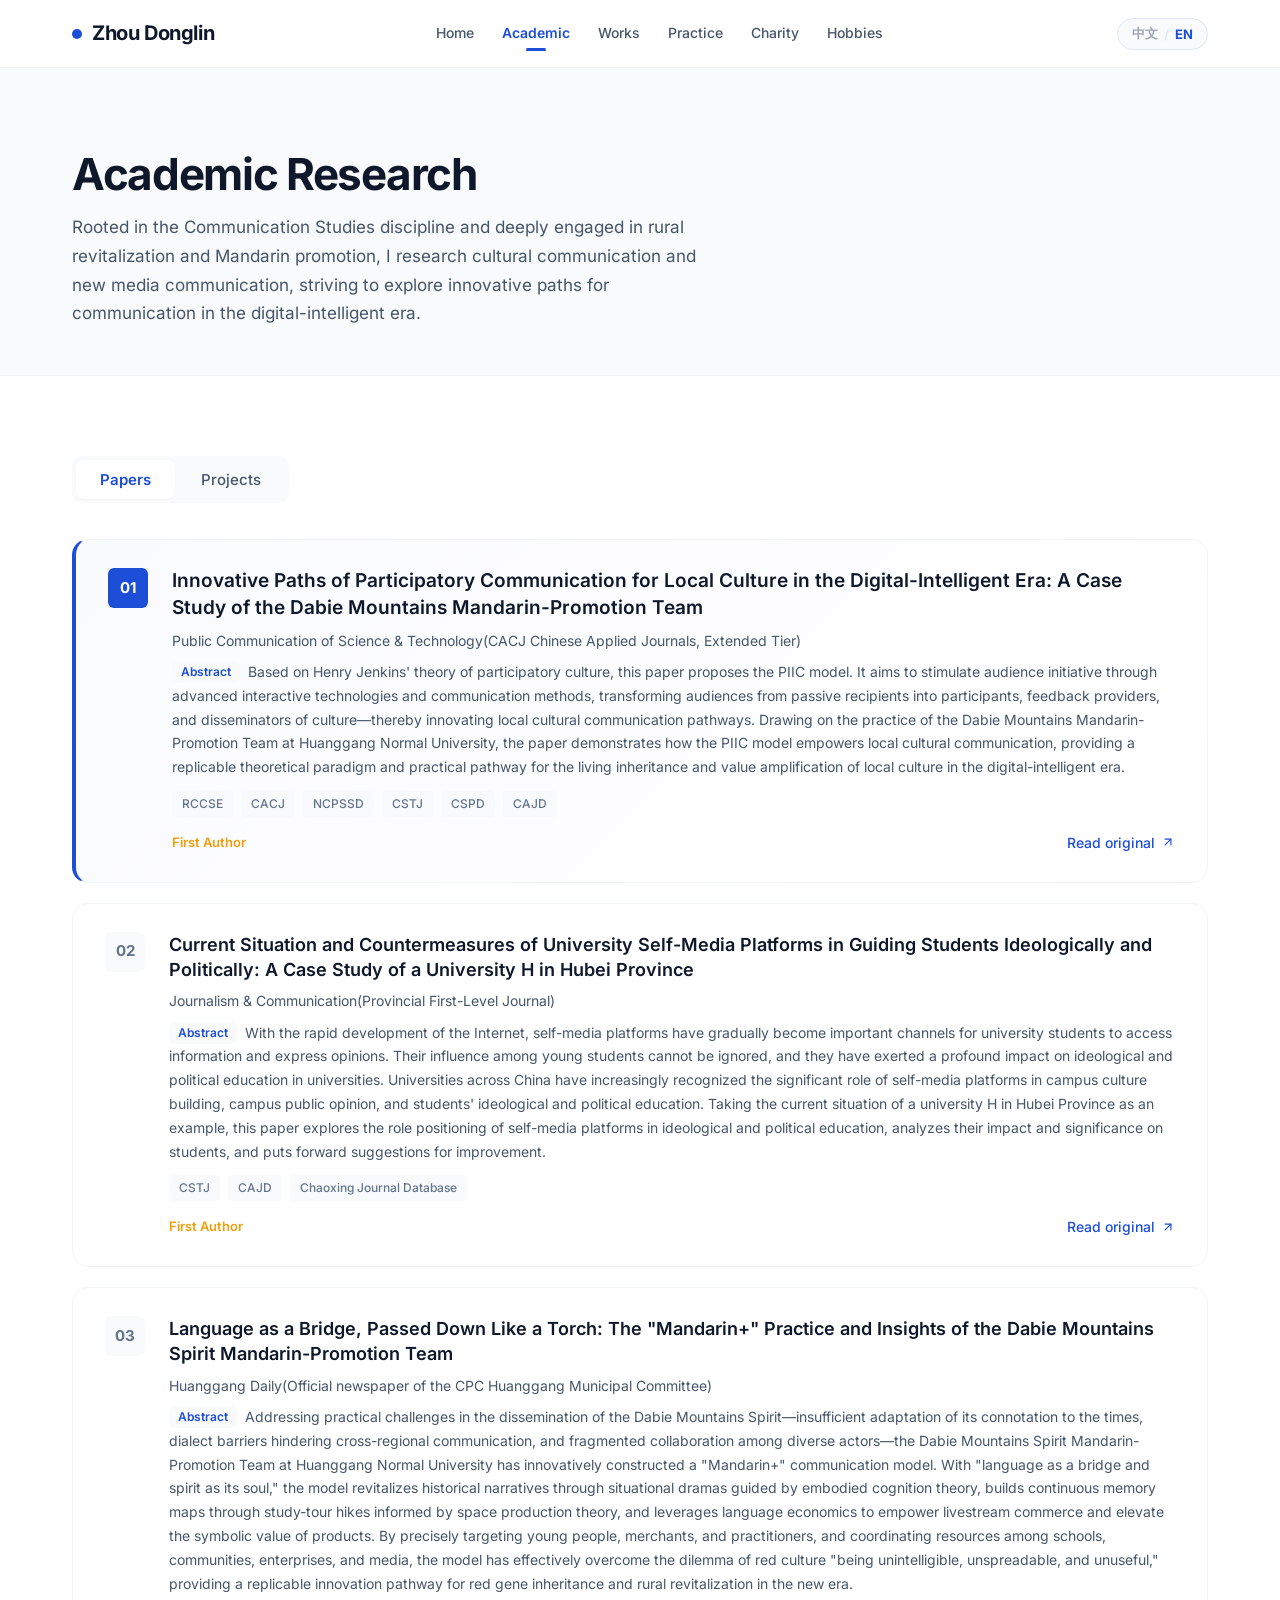
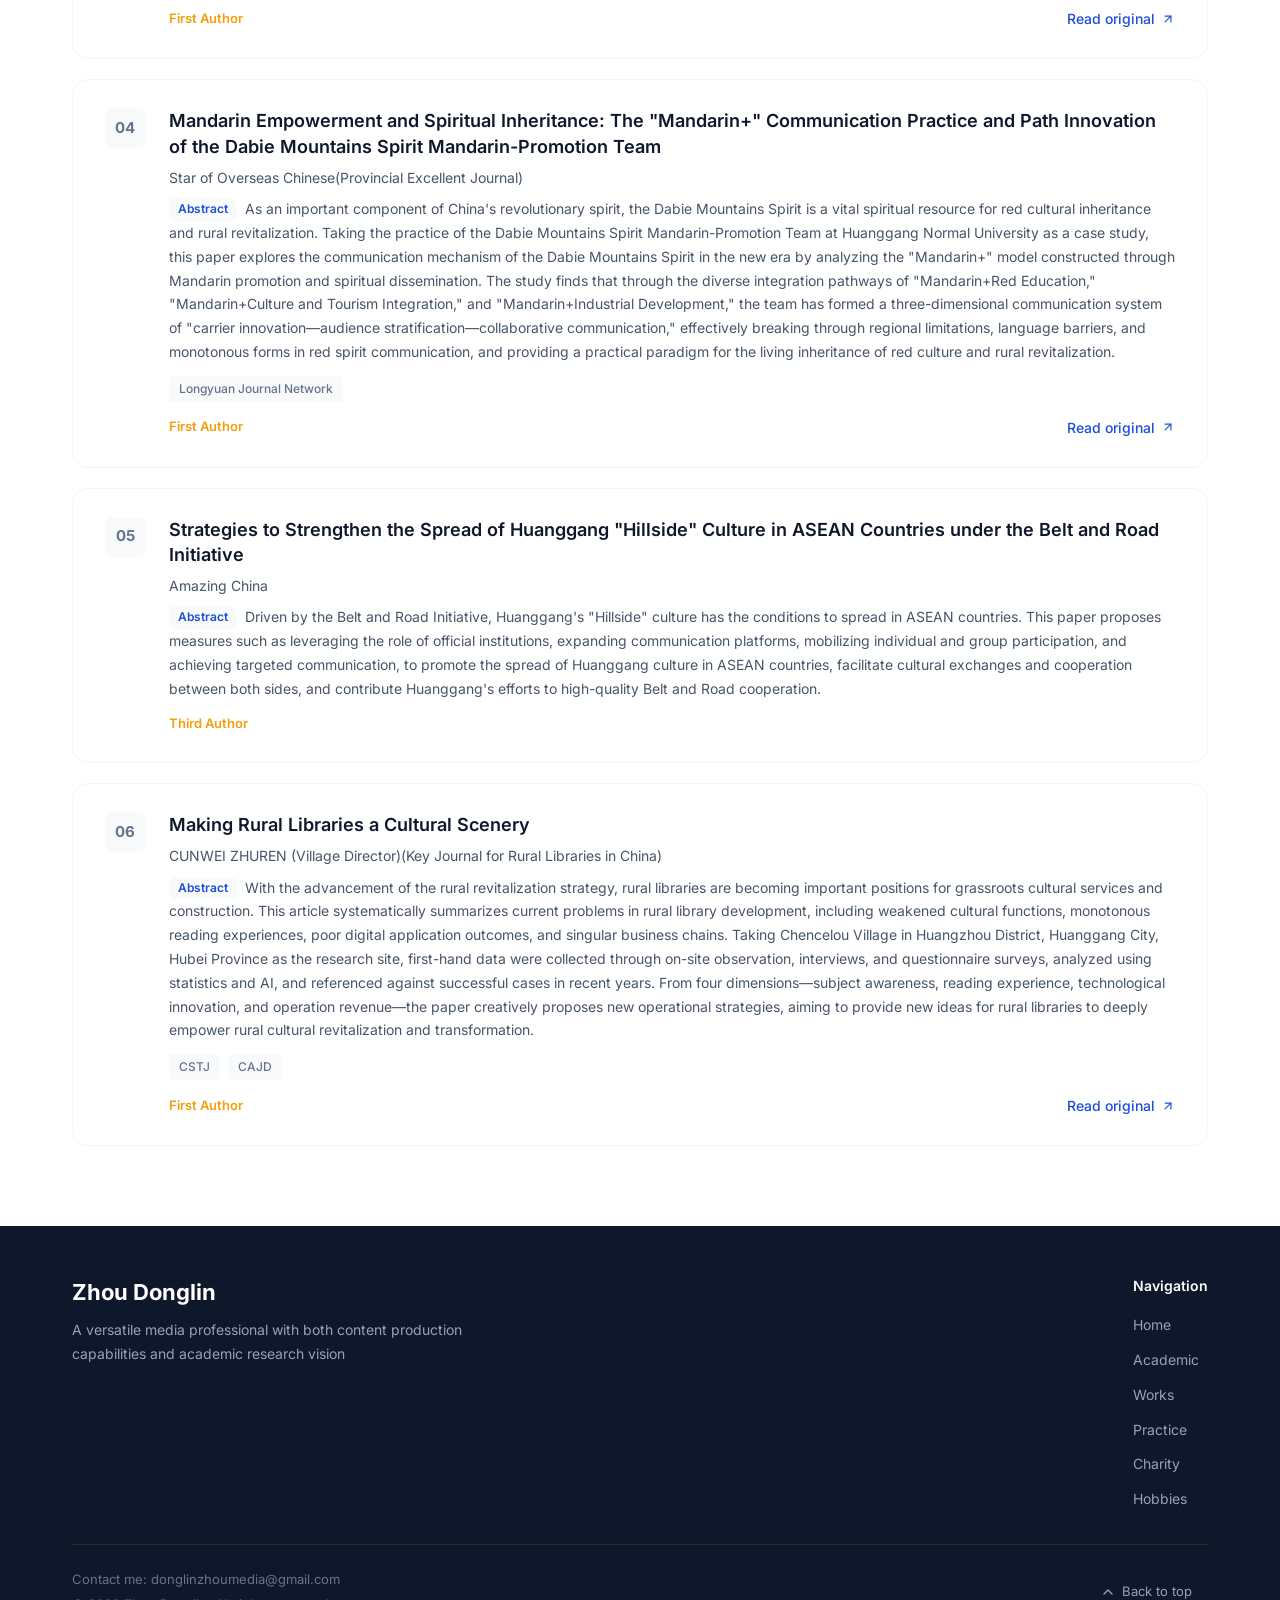
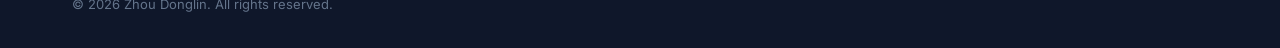
==== academic/index.html @ 2cd48c64 "Add files via upload" ====
<!DOCTYPE html>
<html lang="zh-CN" data-i18n-title="academic.title" data-i18n-desc="academic.metaDesc">
<head>
<meta charset="UTF-8">
  <meta name="viewport" content="width=device-width, initial-scale=1.0">
  <link rel="icon" href="data:image/svg+xml,%3Csvg%20xmlns%3D%27http%3A%2F%2Fwww.w3.org%2F2000%2Fsvg%27%20viewBox%3D%270%200%2064%2064%27%3E%3Crect%20width%3D%2764%27%20height%3D%2764%27%20rx%3D%2714%27%20fill%3D%27%231D4ED8%27%2F%3E%3Ctext%20x%3D%2732%27%20y%3D%2744%27%20font-family%3D%27Arial%2CHelvetica%2Csans-serif%27%20font-size%3D%2736%27%20font-weight%3D%27700%27%20fill%3D%27%23FFFFFF%27%20text-anchor%3D%27middle%27%3EZ%3C%2Ftext%3E%3C%2Fsvg%3E">
  <meta name="theme-color" content="#1D4ED8">
  <meta name="creative-medium" content="other">
  <meta name="description" content="周东霖 - 学术研究成果：论文与科研项目">
  <title>学术 | 周东霖</title>
  <link rel="stylesheet" href="../src/fonts/inter.css?v=20261015">
  <link rel="stylesheet" href="../src/styles.css?v=20261015">
    <script src="../src/i18n.js?v=20261015"></script>
  </head>
<body>

    <div class="page-wrapper">
      
<nav class="nav">
  <div class="nav-inner">
    <a href="../index.html" class="nav-logo">
      <span class="nav-logo-dot"></span>
      <span data-i18n="home.heroName">周东霖</span>
    </a>
    <ul class="nav-links">
      <li><a href="../index.html" class="nav-link" data-i18n="nav.home">首页</a></li><li><a href="../academic/index.html" class="nav-link active" data-i18n="nav.academic">学术</a></li><li><a href="../publications/index.html" class="nav-link" data-i18n="nav.publications">作品</a></li><li><a href="../practice/index.html" class="nav-link" data-i18n="nav.practice">实践</a></li><li><a href="../welfare/index.html" class="nav-link" data-i18n="nav.welfare">公益</a></li><li><a href="../hobbies/index.html" class="nav-link" data-i18n="nav.hobbies">爱好</a></li>
    </ul>
    <div style="display:flex;align-items:center">
      <button class="lang-toggle desktop-only" data-lang-toggle aria-label="切换语言">
        <span class="seg seg-zh">中文</span><span class="sep">/</span><span class="seg seg-en">EN</span>
      </button>
      <button class="nav-hamburger" id="navHamburger" aria-label="菜单">
        <span></span><span></span><span></span>
      </button>
    </div>
  </div>
</nav>
<div class="mobile-menu" id="mobileMenu">
  <a href="../index.html" class="mobile-menu-link" data-i18n="nav.home">首页</a><a href="../index.html" class="mobile-menu-link active" data-i18n="nav.academic">学术</a><a href="../publications/index.html" class="mobile-menu-link" data-i18n="nav.publications">作品</a><a href="../practice/index.html" class="mobile-menu-link" data-i18n="nav.practice">实践</a><a href="../welfare/index.html" class="mobile-menu-link" data-i18n="nav.welfare">公益</a><a href="../hobbies/index.html" class="mobile-menu-link" data-i18n="nav.hobbies">爱好</a>
  <div class="mobile-menu-lang">
    <button class="lang-toggle" data-lang-toggle aria-label="切换语言">
      <span class="seg seg-zh">中文</span><span class="sep">/</span><span class="seg seg-en">EN</span>
    </button>
  </div>
</div>
      <main class="page-main">
        <div class="page-fade-in">
          <section class="page-hero">
            <div class="container">
              <h1 class="page-hero-title" data-i18n="academic.heroTitle">学术研究</h1>
              <p class="page-hero-desc" data-i18n="academic.heroDesc">立足传媒专业，常年扎根乡村振兴、普通话推广实践一线，从事文化传播、新媒体传播研究，致力于探索数智时代传播创新路径</p>
            </div>
          </section>

          <section class="page-section">
            <div class="container">
              <div class="tabs" data-tabs="academic-tabs">
                <button class="tab-btn active" data-tab="papers" data-i18n="academic.tabPapers">论文</button>
                <button class="tab-btn" data-tab="projects" data-i18n="academic.tabProjects">项目</button>
              </div>

              <div class="tab-content active" data-tab-panel="papers">
                <div class="papers-list">
              <div class="paper-card featured">
                <div class="paper-number">01</div>
                <div class="paper-body">
                  <h3 class="paper-title" data-i18n="academic.paper1.title">数智时代地方文化参与式传播路径创新探究——以大别山精神推普队实践为例</h3>
                  <div class="paper-journal">
                    <span data-i18n="academic.paper1.journal1">《科技传播》</span><span class="paper-journal-en"> Public Communication of Science & Technology</span><span data-i18n="academic.paper1.journal2">（中国应用型扩展期刊）</span>
                  </div>
                  <p class="paper-abstract"><span class="abstract-tag" data-i18n="academic.paper1.abstractTag">摘要</span><span data-i18n="academic.paper1.abstract">以亨利·詹金斯的"参与式文化"理论为基础提出PIIC模式，旨在运用先进交互技术和传播手段来激发受众主动性，实现受众从文化的被动接受者转变为文化的参与者、反馈者和传播者，从而创新地方文化传播路径，并结合黄冈师范学院大别山精神推普队的实践，论证PIIC模式赋能地方文化传播的效果，为数智时代地方文化的活态传承与价值放大提供可复制的理论范式与实践路径。</span></p>
                  <div class="paper-meta-row"><span class="paper-db-tag">RCCSE</span><span class="paper-db-tag">CACJ</span><span class="paper-db-tag">NCPSSD</span><span class="paper-db-tag">CSTJ</span><span class="paper-db-tag">CSPD</span><span class="paper-db-tag">CAJD</span></div>
                  <div style="display:flex;justify-content:space-between;align-items:center;flex-wrap:wrap;gap:10px">
                    <span class="paper-author-role" data-i18n="academic.paper1.role">第一作者</span>
                    <a href="https://doi.org/10.16607/j.cnki.1674-6708.2026.06.024" target="_blank" rel="noopener noreferrer" class="paper-link">
                <span data-i18n="academic.paper1.read">阅读原文</span> <svg width="14" height="14" viewBox="0 0 24 24" fill="none" stroke="currentColor" stroke-width="2" stroke-linecap="round" stroke-linejoin="round"><path d="M7 17L17 7"></path><path d="M7 7h10v10"></path></svg>
              </a>
                  </div>
                </div>
              </div>
              <div class="paper-card">
                <div class="paper-number">02</div>
                <div class="paper-body">
                  <h3 class="paper-title" data-i18n="academic.paper2.title">高校自媒体平台对学生思政引领的现状及对策分析——以湖北省H高校为例</h3>
                  <div class="paper-journal">
                    <span data-i18n="academic.paper2.journal1">《新闻传播》</span><span class="paper-journal-en"> Journalism & Communication</span><span data-i18n="academic.paper2.journal2">（省级一级期刊）</span>
                  </div>
                  <p class="paper-abstract"><span class="abstract-tag" data-i18n="academic.paper1.abstractTag">摘要</span><span data-i18n="academic.paper2.abstract">随着互联网的迅猛发展，自媒体平台逐渐成为高校学生获取信息和表达观点的重要渠道。其在高校广大青年学生群体中的影响力已不容忽视，这对高校学生思想政治教育产生了深远的影响。国内各大高校也逐渐意识到自媒体平台在校园文化建设、校园舆情、学生思想政治教育等方面发挥着重要作用。本文将以湖北省H高校现阶段实际情况为例，探讨自媒体平台在高校学生思想政治教育中的角色定位，分析其对学生的影响与意义，并提出改进建议。</span></p>
                  <div class="paper-meta-row"><span class="paper-db-tag">CSTJ</span><span class="paper-db-tag">CAJD</span><span class="paper-db-tag">Chaoxing Journal Database</span></div>
                  <div style="display:flex;justify-content:space-between;align-items:center;flex-wrap:wrap;gap:10px">
                    <span class="paper-author-role" data-i18n="academic.paper2.role">第一作者</span>
                    <a href="https://m.cnki.net/express/#/literatureDetailZh?id=YWCB202614057&typeId=CJFD&VNK=8e8fa3f1" target="_blank" rel="noopener noreferrer" class="paper-link">
                <span data-i18n="academic.paper2.read">阅读原文</span> <svg width="14" height="14" viewBox="0 0 24 24" fill="none" stroke="currentColor" stroke-width="2" stroke-linecap="round" stroke-linejoin="round"><path d="M7 17L17 7"></path><path d="M7 7h10v10"></path></svg>
              </a>
                  </div>
                </div>
              </div>
              <div class="paper-card">
                <div class="paper-number">03</div>
                <div class="paper-body">
                  <h3 class="paper-title" data-i18n="academic.paper3.title">以"语"为桥 薪火相传——大别山精神推普队的"普通话+"实践与启示</h3>
                  <div class="paper-journal">
                    <span data-i18n="academic.paper3.journal1">《黄冈日报》</span><span class="paper-journal-en"> Huanggang Daily</span><span data-i18n="academic.paper3.journal2">（中共黄冈市委机关报）</span>
                  </div>
                  <p class="paper-abstract"><span class="abstract-tag" data-i18n="academic.paper1.abstractTag">摘要</span><span data-i18n="academic.paper3.abstract">针对大别山精神传播中存在的内涵时代适配不足、方言壁垒阻碍跨区传播、多元主体协同断层等现实挑战，黄冈师范学院大别山精神推普队创新构建"普通话+"传播模式。该模式以"语言为桥、精神为魂"，通过具身认知理论指导的情景剧活化历史叙事，结合空间生产理论的研学徒步构建连续性记忆图谱，运用语言经济学赋能直播带货实现产品符号价值跃升；并精准对接青少年、商户、从业者等对象，协同校社、校企、校媒资源形成合力。实践证明，"普通话+"模式不仅有效破解了红色精神"听不懂、传不开、用不上"的困境，也为新时代红色基因传承与乡村振兴提供了可复制的创新路径。</span></p>
                  
                  <div style="display:flex;justify-content:space-between;align-items:center;flex-wrap:wrap;gap:10px">
                    <span class="paper-author-role" data-i18n="academic.paper3.role">第一作者</span>
                    <a href="https://paper.hgdaily.com.cn/hgrb/pc/202509/18/node_06.html" target="_blank" rel="noopener noreferrer" class="paper-link">
                <span data-i18n="academic.paper3.read">阅读原文</span> <svg width="14" height="14" viewBox="0 0 24 24" fill="none" stroke="currentColor" stroke-width="2" stroke-linecap="round" stroke-linejoin="round"><path d="M7 17L17 7"></path><path d="M7 7h10v10"></path></svg>
              </a>
                  </div>
                </div>
              </div>
              <div class="paper-card">
                <div class="paper-number">04</div>
                <div class="paper-body">
                  <h3 class="paper-title" data-i18n="academic.paper4.title">普通话赋能与精神传承——大别山精神推普队的"普通话+"传播实践与路径创新</h3>
                  <div class="paper-journal">
                    <span data-i18n="academic.paper4.journal1">《侨星》</span><span class="paper-journal-en"> Star Of Overseas Chinese</span><span data-i18n="academic.paper4.journal2">（省级优秀期刊）</span>
                  </div>
                  <p class="paper-abstract"><span class="abstract-tag" data-i18n="academic.paper1.abstractTag">摘要</span><span data-i18n="academic.paper4.abstract">大别山精神作为中国革命精神的重要组成部分，是红色文化传承与乡村振兴的重要精神资源。本文以黄冈师范学院大别山精神推普队的实践为案例，通过分析其在普通话推广与精神传播中构建的"普通话+"模式，探讨新时代大别山精神的传播机制。研究发现，推普队通过"普通话+红色教育""普通话+文旅融合""普通话+产业发展"的多元融合路径，形成"载体创新—受众分层—协同传播"的三维传播体系，有效破解了红色精神传播中的地域局限、语言障碍与形式单一等问题，为红色文化的活态传承与乡村振兴提供了实践范式。</span></p>
                  <div class="paper-meta-row"><span class="paper-db-tag">Longyuan Journal Network</span></div>
                  <div style="display:flex;justify-content:space-between;align-items:center;flex-wrap:wrap;gap:10px">
                    <span class="paper-author-role" data-i18n="academic.paper4.role">第一作者</span>
                    <a href="https://www.qikan.com.cn/article/9d3720250741.html" target="_blank" rel="noopener noreferrer" class="paper-link">
                <span data-i18n="academic.paper4.read">阅读原文</span> <svg width="14" height="14" viewBox="0 0 24 24" fill="none" stroke="currentColor" stroke-width="2" stroke-linecap="round" stroke-linejoin="round"><path d="M7 17L17 7"></path><path d="M7 7h10v10"></path></svg>
              </a>
                  </div>
                </div>
              </div>
              <div class="paper-card">
                <div class="paper-number">05</div>
                <div class="paper-body">
                  <h3 class="paper-title" data-i18n="academic.paper5.title">在"一带一路"背景下加强黄冈"山坡"文化在东盟国家的传播对策</h3>
                  <div class="paper-journal">
                    <span data-i18n="academic.paper5.journal1">《美丽中国》</span><span class="paper-journal-en"> Amazing China</span>
                  </div>
                  <p class="paper-abstract"><span class="abstract-tag" data-i18n="academic.paper1.abstractTag">摘要</span><span data-i18n="academic.paper5.abstract">在"一带一路"倡议的推动下，黄冈"山坡"文化在东盟国家的传播具备条件。本文建议通过发挥官方机构主体作用、拓展传播平台、调动个体与群体参与、实现精准传播等措施，推动黄冈文化在东盟国家的传播，促进双方文化交流与合作，为高质量共建"一带一路"做出黄冈贡献。</span></p>
                  
                  <div style="display:flex;justify-content:space-between;align-items:center;flex-wrap:wrap;gap:10px">
                    <span class="paper-author-role" data-i18n="academic.paper5.role">第三作者</span>
                    
                  </div>
                </div>
              </div>
              <div class="paper-card">
                <div class="paper-number">06</div>
                <div class="paper-body">
                  <h3 class="paper-title" data-i18n="academic.paper6.title">让农家书屋成为文化风景线</h3>
                  <div class="paper-journal">
                    <span data-i18n="academic.paper6.journal1">《村委主任》</span><span class="paper-journal-en"> CUNWEI ZHUREN (Village Director)</span><span data-i18n="academic.paper6.journal2">（中国农家书屋重点期刊）</span>
                  </div>
                  <p class="paper-abstract"><span class="abstract-tag" data-i18n="academic.paper1.abstractTag">摘要</span><span data-i18n="academic.paper6.abstract">随着乡村振兴战略的推进，农家书屋正成为基层文化服务与建设的重要阵地。文章对当下农家书屋发展中存在的文化功能弱化、阅读体验单调、数字化应用效果不佳、业务链单一等问题进行了系统总结，并以湖北省黄冈市黄州区陈策楼村为调查点，通过实地观察、调查访谈、问卷调查收集一手数据，运用统计学、AI进行分析，同时参考近年来成功案例，从主体意识、阅读体验、科技创新、运营创收四方面创造性提出运营新策略，尝试为农家书屋深度赋能乡村文化振兴和转型升级提供新的思路。</span></p>
                  <div class="paper-meta-row"><span class="paper-db-tag">CSTJ</span><span class="paper-db-tag">CAJD</span></div>
                  <div style="display:flex;justify-content:space-between;align-items:center;flex-wrap:wrap;gap:10px">
                    <span class="paper-author-role" data-i18n="academic.paper6.role">第一作者</span>
                    <a href="https://m.cnki.net/express/#/literatureDetailZh?id=CWZR202502076&typeId=CJFD&VNK=09c7060a" target="_blank" rel="noopener noreferrer" class="paper-link">
                <span data-i18n="academic.paper6.read">阅读原文</span> <svg width="14" height="14" viewBox="0 0 24 24" fill="none" stroke="currentColor" stroke-width="2" stroke-linecap="round" stroke-linejoin="round"><path d="M7 17L17 7"></path><path d="M7 7h10v10"></path></svg>
              </a>
                  </div>
                </div>
              </div>
                </div>
              </div>

              <div class="tab-content" data-tab-panel="projects">
                <div class="projects-grid">
                <div class="project-card">
                  <div class="project-header"><h3 class="project-name" data-i18n="academic.project1.name">语传薪火：大别山智慧推普公益在行动</h3></div>
                  <div class="project-time">
                    <svg width="14" height="14" viewBox="0 0 24 24" fill="none" stroke="currentColor" stroke-width="2" stroke-linecap="round" stroke-linejoin="round"><circle cx="12" cy="12" r="10"></circle><polyline points="12 6 12 12 16 14"></polyline></svg> <span data-i18n="academic.project1.time">2026.03 – 至今</span>
                  </div>
                  <div style="display:flex;justify-content:space-between;align-items:center;flex-wrap:wrap;gap:8px">
                    <span class="project-role-badge">
                      <svg width="14" height="14" viewBox="0 0 24 24" fill="none" stroke="currentColor" stroke-width="2" stroke-linecap="round" stroke-linejoin="round"><path d="M20 21v-2a4 4 0 0 0-4-4H8a4 4 0 0 0-4 4v2"></path><circle cx="12" cy="7" r="4"></circle></svg> <span data-i18n="academic.project1.role">项目负责人</span>
                    </span>
                    <span class="project-level" data-i18n="academic.project1.level">校级大学生创新训练项目</span>
                  </div>
                  <div class="project-results" data-i18n-html data-i18n="academic.project1.results"><strong class="contrib-title">主要贡献：</strong><ul class="contrib-list"><li>开展针对大别山区地方文化传播与普通话推广的实践调研，共收集了480余份问卷并进行了70余次访谈；运用模糊集定性比较分析法（fsQCA）研究制约大别山革命老区地方文化传播和普通话推广的核心因素</li><li>基于研究结果，提出 PIIC（Participation-Interaction-Immersion-Communication，参与-互动-沉浸-传播）模型</li><li>策划并开展了多项相关公益活动，累计吸引超过5,000名参与者；该项目还被各级媒体报道100余次</li></ul></div>
                  
                </div>
                <div class="project-card">
                  <div class="project-header"><h3 class="project-name" data-i18n="academic.project2.name">数智时代高校传媒教育理念变革和路径创新研究</h3></div>
                  <div class="project-time">
                    <svg width="14" height="14" viewBox="0 0 24 24" fill="none" stroke="currentColor" stroke-width="2" stroke-linecap="round" stroke-linejoin="round"><circle cx="12" cy="12" r="10"></circle><polyline points="12 6 12 12 16 14"></polyline></svg> <span data-i18n="academic.project2.time">2025.12 – 至今</span>
                  </div>
                  <div style="display:flex;justify-content:space-between;align-items:center;flex-wrap:wrap;gap:8px">
                    <span class="project-role-badge">
                      <svg width="14" height="14" viewBox="0 0 24 24" fill="none" stroke="currentColor" stroke-width="2" stroke-linecap="round" stroke-linejoin="round"><path d="M20 21v-2a4 4 0 0 0-4-4H8a4 4 0 0 0-4 4v2"></path><circle cx="12" cy="7" r="4"></circle></svg> <span data-i18n="academic.project2.role">核心成员</span>
                    </span>
                    <span class="project-level" data-i18n="academic.project2.level">湖北省高等教育学会教育科研项目</span>
                  </div>
                  <div class="project-results" data-i18n-html data-i18n="academic.project2.results"><strong class="contrib-title">主要贡献：</strong><ul class="contrib-list"><li>参与构建涵盖九个维度的研究框架，包括课程认知、学习需求、课程设计、教学形式、支持体系、评估方式、学习成果、学生反馈及教师反馈；参与制定研究方案与访谈提纲</li><li>对参与研究的学生、教师及高校管理人员开展了20余次深度访谈，并协助收集与分析问卷及访谈数据，为基于人工智能技术驱动的高校传媒教育改革研究提供支持</li></ul></div>
                  
                </div>
                <div class="project-card">
                  <div class="project-header"><h3 class="project-name" data-i18n="academic.project3.name">"智媒"AI：名人数字化传播赋能文旅发展</h3></div>
                  <div class="project-time">
                    <svg width="14" height="14" viewBox="0 0 24 24" fill="none" stroke="currentColor" stroke-width="2" stroke-linecap="round" stroke-linejoin="round"><circle cx="12" cy="12" r="10"></circle><polyline points="12 6 12 12 16 14"></polyline></svg> <span data-i18n="academic.project3.time">2025.03 – 2026.06</span>
                  </div>
                  <div style="display:flex;justify-content:space-between;align-items:center;flex-wrap:wrap;gap:8px">
                    <span class="project-role-badge">
                      <svg width="14" height="14" viewBox="0 0 24 24" fill="none" stroke="currentColor" stroke-width="2" stroke-linecap="round" stroke-linejoin="round"><path d="M20 21v-2a4 4 0 0 0-4-4H8a4 4 0 0 0-4 4v2"></path><circle cx="12" cy="7" r="4"></circle></svg> <span data-i18n="academic.project3.role">项目负责人</span>
                    </span>
                    <span class="project-level" data-i18n="academic.project3.level">校级大学生创新训练项目</span>
                  </div>
                  <div class="project-results" data-i18n-html data-i18n="academic.project3.results"><strong class="contrib-title">主要贡献：</strong><ul class="contrib-list"><li>牵头整合现有开源大语言模型、视觉生成引擎与音视频合成技术，将多模态AI技术嵌入传媒内容生产的各环节，构建历史语境下名人形象的多模态创作闭环</li><li>主导研发“智媒AI大模型”及数字媒体作品的制作，相关数字成果在各大媒体平台播出，并被收录至黄冈师范学院媒介口语传播艺术研究中心官网“名人数字馆”专栏；申请一项国家软件著作权登记</li></ul><a class="project-special-link" href="https://oralcomm.hgnu.edu.cn/main.htm" target="_blank" rel="noopener"><svg width="14" height="14" viewBox="0 0 24 24" fill="none" stroke="currentColor" stroke-width="2" stroke-linecap="round" stroke-linejoin="round"><path d="M18 13v6a2 2 0 0 1-2 2H5a2 2 0 0 1-2-2V8a2 2 0 0 1 2-2h6"></path><polyline points="15 3 21 3 21 9"></polyline><line x1="10" y1="14" x2="21" y2="3"></line></svg>黄冈师范学院媒介口语传播艺术研究中心官网</a>
                </div>
                <div class="project-card">
                  <div class="project-header"><h3 class="project-name" data-i18n="academic.project4.name">大别山地区"乡村希望书屋"新公益模式研究</h3></div>
                  <div class="project-time">
                    <svg width="14" height="14" viewBox="0 0 24 24" fill="none" stroke="currentColor" stroke-width="2" stroke-linecap="round" stroke-linejoin="round"><circle cx="12" cy="12" r="10"></circle><polyline points="12 6 12 12 16 14"></polyline></svg> <span data-i18n="academic.project4.time">2024.04 – 2025.06</span>
                  </div>
                  <div style="display:flex;justify-content:space-between;align-items:center;flex-wrap:wrap;gap:8px">
                    <span class="project-role-badge">
                      <svg width="14" height="14" viewBox="0 0 24 24" fill="none" stroke="currentColor" stroke-width="2" stroke-linecap="round" stroke-linejoin="round"><path d="M20 21v-2a4 4 0 0 0-4-4H8a4 4 0 0 0-4 4v2"></path><circle cx="12" cy="7" r="4"></circle></svg> <span data-i18n="academic.project4.role">项目负责人</span>
                    </span>
                    <span class="project-level" data-i18n="academic.project4.level">湖北省大学生创新训练项目</span>
                  </div>
                  <div class="project-results" data-i18n-html data-i18n="academic.project4.results"><strong class="contrib-title">主要贡献：</strong><ul class="contrib-list"><li>开展针对农家书屋运营困境的实地调研，通过发放200余份调查问卷、走访36户农村家庭及对政府相关职能部门负责人进行2次深度访谈收集大量一手数据；采用SPSS软件进行定量分析，并运用人工智能工具辅助定性分析</li><li>结合传播学与管理学理论，提出一个涵盖书屋运营、受众体验、数字赋能及文化教育的“3+1”运营模式，并组织开展相关公益活动以支持该模式的落地实施</li><li>该本科创新训练计划成功获评省级项目认定</li></ul></div>
                  
                </div>
                </div>
                <div style="margin-top:64px">
                  <div class="section-header" style="margin-bottom:32px">
                    <h3 class="section-title" style="font-size:28px" data-i18n="academic.projectsTitle">项目纪实</h3>
                    <p class="section-subtitle" data-i18n="academic.projectsSubtitle">田野调查、深度访谈、问卷调查，记录每一个研究的瞬间</p>
                  </div>
                  <div class="gallery-masonry">
                  <div class="gallery-item">
                    <img decoding="async" src="../assets/images/PfW99ao5Fj.jpg" alt="" data-i18n-attr="alt:academic.gallery1" loading="lazy">
                    <div class="gallery-caption" data-i18n="academic.gallery1">尝试运用 PIIC 模式进行普通话教学</div>
                  </div>
                  <div class="gallery-item">
                    <img decoding="async" src="../assets/images/mLVAcjFZr5.jpg" alt="" data-i18n-attr="alt:academic.gallery2" loading="lazy">
                    <div class="gallery-caption" data-i18n="academic.gallery2">带领团队在红安县开展座谈调研</div>
                  </div>
                  <div class="gallery-item">
                    <img decoding="async" src="../assets/images/4GVa6FdpWM.jpg" alt="" data-i18n-attr="alt:academic.gallery3" loading="lazy">
                    <div class="gallery-caption" data-i18n="academic.gallery3">和团队在罗田县开展调研活动</div>
                  </div>
                  <div class="gallery-item">
                    <img decoding="async" src="../assets/images/EHMT4MzCgv.jpg" alt="" data-i18n-attr="alt:academic.gallery4" loading="lazy">
                    <div class="gallery-caption" data-i18n="academic.gallery4">和在黄冈工作的外籍人士交流调研</div>
                  </div>
                  <div class="gallery-item">
                    <img decoding="async" src="../assets/images/zSDFvgmtpr.jpg" alt="" data-i18n-attr="alt:academic.gallery5" loading="lazy">
                    <div class="gallery-caption" data-i18n="academic.gallery5">在罗田县开展田野调查，采访当地居民</div>
                  </div>
                  <div class="gallery-item">
                    <img decoding="async" src="../assets/images/xBT7fKdkVy.jpg" alt="" data-i18n-attr="alt:academic.gallery6" loading="lazy">
                    <div class="gallery-caption" data-i18n="academic.gallery6">在燕儿谷同政府工作人员开展深度访谈</div>
                  </div>
                  <div class="gallery-item">
                    <img decoding="async" src="../assets/images/MRHwPClP5N.jpg" alt="" data-i18n-attr="alt:academic.gallery7" loading="lazy">
                    <div class="gallery-caption" data-i18n="academic.gallery7">陈策楼镇人民政府颁发给我团队的感谢信</div>
                  </div>
                  <div class="gallery-item">
                    <img decoding="async" src="../assets/images/q22ytNWcYb.jpg" alt="" data-i18n-attr="alt:academic.gallery8" loading="lazy">
                    <div class="gallery-caption" data-i18n="academic.gallery8">红安县文化和旅游局颁发给我团队的感谢信</div>
                  </div>
                  <div class="gallery-item">
                    <img decoding="async" src="../assets/images/JZnQpYuEJZ.jpg" alt="" data-i18n-attr="alt:academic.gallery9" loading="lazy">
                    <div class="gallery-caption" data-i18n="academic.gallery9">共青团黄冈市委、黄冈市学联颁发给我团队的感谢信</div>
                  </div>
                  <div class="gallery-item">
                    <img decoding="async" src="../assets/images/OVq1LUWD4s.jpg" alt="" data-i18n-attr="alt:academic.gallery10" loading="lazy">
                    <div class="gallery-caption" data-i18n="academic.gallery10">中共罗田县委宣传部颁发给我团队的感谢信</div>
                  </div>
                  <div class="gallery-item">
                    <img decoding="async" src="../assets/images/5eLLIkukfG.jpg" alt="" data-i18n-attr="alt:academic.gallery11" loading="lazy">
                    <div class="gallery-caption" data-i18n="academic.gallery11">罗田县文化和旅游局颁发给我团队的感谢信</div>
                  </div>
                  </div>
                </div>
              </div>

            </div>
          </section>
        </div>
      </main>
      
<footer class="footer">
  <div class="footer-inner">
    <div class="footer-top">
      <div class="footer-brand">
        <div class="footer-name" data-i18n="home.heroName">周东霖</div>
        <div class="footer-role" data-i18n="footer.role">兼具内容生产能力与学术研究视野的复合型传媒人</div>
      </div>
      <div class="footer-links-col">
        <h4 data-i18n="nav.footerNav">导航</h4>
        <ul class="footer-nav-list"><li><a href="../index.html" class="footer-nav-link" data-i18n="nav.home">首页</a></li><li><a href="../academic/index.html" class="footer-nav-link" data-i18n="nav.academic">学术</a></li><li><a href="../publications/index.html" class="footer-nav-link" data-i18n="nav.publications">作品</a></li><li><a href="../practice/index.html" class="footer-nav-link" data-i18n="nav.practice">实践</a></li><li><a href="../welfare/index.html" class="footer-nav-link" data-i18n="nav.welfare">公益</a></li><li><a href="../hobbies/index.html" class="footer-nav-link" data-i18n="nav.hobbies">爱好</a></li></ul>
      </div>
    </div>
    <div class="footer-bottom">
      <div class="footer-bottom-text">
        <div><span data-i18n="footer.contact">联系我：</span>donglinzhoumedia@gmail.com</div>
        <div data-i18n="footer.copyright">© 2026 周东霖. 保留所有权利.</div>
      </div>
      <span class="back-to-top" id="backToTop"><svg width="16" height="16" viewBox="0 0 24 24" fill="none" stroke="currentColor" stroke-width="2" stroke-linecap="round" stroke-linejoin="round"><polyline points="18 15 12 9 6 15"></polyline></svg><span data-i18n="nav.backToTop">回到顶部</span></span>
    </div>
  </div>
</footer>
    </div>
    <script src="../src/site.js?v=20261015"></script>
</body>
</html>
---- src/fonts/inter.css ----
/* cyrillic-ext */
@font-face {
  font-display: swap;
  font-family: 'Inter';
  font-style: normal;
  font-weight: 400;
  src: url(inter-01.woff2) format('woff2');
  unicode-range: U+0460-052F, U+1C80-1C8A, U+20B4, U+2DE0-2DFF, U+A640-A69F, U+FE2E-FE2F;
}
/* cyrillic */
@font-face {
  font-display: swap;
  font-family: 'Inter';
  font-style: normal;
  font-weight: 400;
  src: url(inter-02.woff2) format('woff2');
  unicode-range: U+0301, U+0400-045F, U+0490-0491, U+04B0-04B1, U+2116;
}
/* greek-ext */
@font-face {
  font-display: swap;
  font-family: 'Inter';
  font-style: normal;
  font-weight: 400;
  src: url(inter-03.woff2) format('woff2');
  unicode-range: U+1F00-1FFF;
}
/* greek */
@font-face {
  font-display: swap;
  font-family: 'Inter';
  font-style: normal;
  font-weight: 400;
  src: url(inter-04.woff2) format('woff2');
  unicode-range: U+0370-0377, U+037A-037F, U+0384-038A, U+038C, U+038E-03A1, U+03A3-03FF;
}
/* vietnamese */
@font-face {
  font-display: swap;
  font-family: 'Inter';
  font-style: normal;
  font-weight: 400;
  src: url(inter-05.woff2) format('woff2');
  unicode-range: U+0102-0103, U+0110-0111, U+0128-0129, U+0168-0169, U+01A0-01A1, U+01AF-01B0, U+0300-0301, U+0303-0304, U+0308-0309, U+0323, U+0329, U+1EA0-1EF9, U+20AB;
}
/* latin-ext */
@font-face {
  font-display: swap;
  font-family: 'Inter';
  font-style: normal;
  font-weight: 400;
  src: url(inter-06.woff2) format('woff2');
  unicode-range: U+0100-02BA, U+02BD-02C5, U+02C7-02CC, U+02CE-02D7, U+02DD-02FF, U+0304, U+0308, U+0329, U+1D00-1DBF, U+1E00-1E9F, U+1EF2-1EFF, U+2020, U+20A0-20AB, U+20AD-20C0, U+2113, U+2C60-2C7F, U+A720-A7FF;
}
/* latin */
@font-face {
  font-display: swap;
  font-family: 'Inter';
  font-style: normal;
  font-weight: 400;
  src: url(inter-07.woff2) format('woff2');
  unicode-range: U+0000-00FF, U+0131, U+0152-0153, U+02BB-02BC, U+02C6, U+02DA, U+02DC, U+0304, U+0308, U+0329, U+2000-206F, U+20AC, U+2122, U+2191, U+2193, U+2212, U+2215, U+FEFF, U+FFFD;
}
/* cyrillic-ext */
@font-face {
  font-display: swap;
  font-family: 'Inter';
  font-style: normal;
  font-weight: 500;
  src: url(inter-01.woff2) format('woff2');
  unicode-range: U+0460-052F, U+1C80-1C8A, U+20B4, U+2DE0-2DFF, U+A640-A69F, U+FE2E-FE2F;
}
/* cyrillic */
@font-face {
  font-display: swap;
  font-family: 'Inter';
  font-style: normal;
  font-weight: 500;
  src: url(inter-02.woff2) format('woff2');
  unicode-range: U+0301, U+0400-045F, U+0490-0491, U+04B0-04B1, U+2116;
}
/* greek-ext */
@font-face {
  font-display: swap;
  font-family: 'Inter';
  font-style: normal;
  font-weight: 500;
  src: url(inter-03.woff2) format('woff2');
  unicode-range: U+1F00-1FFF;
}
/* greek */
@font-face {
  font-display: swap;
  font-family: 'Inter';
  font-style: normal;
  font-weight: 500;
  src: url(inter-04.woff2) format('woff2');
  unicode-range: U+0370-0377, U+037A-037F, U+0384-038A, U+038C, U+038E-03A1, U+03A3-03FF;
}
/* vietnamese */
@font-face {
  font-display: swap;
  font-family: 'Inter';
  font-style: normal;
  font-weight: 500;
  src: url(inter-05.woff2) format('woff2');
  unicode-range: U+0102-0103, U+0110-0111, U+0128-0129, U+0168-0169, U+01A0-01A1, U+01AF-01B0, U+0300-0301, U+0303-0304, U+0308-0309, U+0323, U+0329, U+1EA0-1EF9, U+20AB;
}
/* latin-ext */
@font-face {
  font-display: swap;
  font-family: 'Inter';
  font-style: normal;
  font-weight: 500;
  src: url(inter-06.woff2) format('woff2');
  unicode-range: U+0100-02BA, U+02BD-02C5, U+02C7-02CC, U+02CE-02D7, U+02DD-02FF, U+0304, U+0308, U+0329, U+1D00-1DBF, U+1E00-1E9F, U+1EF2-1EFF, U+2020, U+20A0-20AB, U+20AD-20C0, U+2113, U+2C60-2C7F, U+A720-A7FF;
}
/* latin */
@font-face {
  font-display: swap;
  font-family: 'Inter';
  font-style: normal;
  font-weight: 500;
  src: url(inter-07.woff2) format('woff2');
  unicode-range: U+0000-00FF, U+0131, U+0152-0153, U+02BB-02BC, U+02C6, U+02DA, U+02DC, U+0304, U+0308, U+0329, U+2000-206F, U+20AC, U+2122, U+2191, U+2193, U+2212, U+2215, U+FEFF, U+FFFD;
}
/* cyrillic-ext */
@font-face {
  font-display: swap;
  font-family: 'Inter';
  font-style: normal;
  font-weight: 600;
  src: url(inter-01.woff2) format('woff2');
  unicode-range: U+0460-052F, U+1C80-1C8A, U+20B4, U+2DE0-2DFF, U+A640-A69F, U+FE2E-FE2F;
}
/* cyrillic */
@font-face {
  font-display: swap;
  font-family: 'Inter';
  font-style: normal;
  font-weight: 600;
  src: url(inter-02.woff2) format('woff2');
  unicode-range: U+0301, U+0400-045F, U+0490-0491, U+04B0-04B1, U+2116;
}
/* greek-ext */
@font-face {
  font-display: swap;
  font-family: 'Inter';
  font-style: normal;
  font-weight: 600;
  src: url(inter-03.woff2) format('woff2');
  unicode-range: U+1F00-1FFF;
}
/* greek */
@font-face {
  font-display: swap;
  font-family: 'Inter';
  font-style: normal;
  font-weight: 600;
  src: url(inter-04.woff2) format('woff2');
  unicode-range: U+0370-0377, U+037A-037F, U+0384-038A, U+038C, U+038E-03A1, U+03A3-03FF;
}
/* vietnamese */
@font-face {
  font-display: swap;
  font-family: 'Inter';
  font-style: normal;
  font-weight: 600;
  src: url(inter-05.woff2) format('woff2');
  unicode-range: U+0102-0103, U+0110-0111, U+0128-0129, U+0168-0169, U+01A0-01A1, U+01AF-01B0, U+0300-0301, U+0303-0304, U+0308-0309, U+0323, U+0329, U+1EA0-1EF9, U+20AB;
}
/* latin-ext */
@font-face {
  font-display: swap;
  font-family: 'Inter';
  font-style: normal;
  font-weight: 600;
  src: url(inter-06.woff2) format('woff2');
  unicode-range: U+0100-02BA, U+02BD-02C5, U+02C7-02CC, U+02CE-02D7, U+02DD-02FF, U+0304, U+0308, U+0329, U+1D00-1DBF, U+1E00-1E9F, U+1EF2-1EFF, U+2020, U+20A0-20AB, U+20AD-20C0, U+2113, U+2C60-2C7F, U+A720-A7FF;
}
/* latin */
@font-face {
  font-display: swap;
  font-family: 'Inter';
  font-style: normal;
  font-weight: 600;
  src: url(inter-07.woff2) format('woff2');
  unicode-range: U+0000-00FF, U+0131, U+0152-0153, U+02BB-02BC, U+02C6, U+02DA, U+02DC, U+0304, U+0308, U+0329, U+2000-206F, U+20AC, U+2122, U+2191, U+2193, U+2212, U+2215, U+FEFF, U+FFFD;
}
/* cyrillic-ext */
@font-face {
  font-display: swap;
  font-family: 'Inter';
  font-style: normal;
  font-weight: 700;
  src: url(inter-01.woff2) format('woff2');
  unicode-range: U+0460-052F, U+1C80-1C8A, U+20B4, U+2DE0-2DFF, U+A640-A69F, U+FE2E-FE2F;
}
/* cyrillic */
@font-face {
  font-display: swap;
  font-family: 'Inter';
  font-style: normal;
  font-weight: 700;
  src: url(inter-02.woff2) format('woff2');
  unicode-range: U+0301, U+0400-045F, U+0490-0491, U+04B0-04B1, U+2116;
}
/* greek-ext */
@font-face {
  font-display: swap;
  font-family: 'Inter';
  font-style: normal;
  font-weight: 700;
  src: url(inter-03.woff2) format('woff2');
  unicode-range: U+1F00-1FFF;
}
/* greek */
@font-face {
  font-display: swap;
  font-family: 'Inter';
  font-style: normal;
  font-weight: 700;
  src: url(inter-04.woff2) format('woff2');
  unicode-range: U+0370-0377, U+037A-037F, U+0384-038A, U+038C, U+038E-03A1, U+03A3-03FF;
}
/* vietnamese */
@font-face {
  font-display: swap;
  font-family: 'Inter';
  font-style: normal;
  font-weight: 700;
  src: url(inter-05.woff2) format('woff2');
  unicode-range: U+0102-0103, U+0110-0111, U+0128-0129, U+0168-0169, U+01A0-01A1, U+01AF-01B0, U+0300-0301, U+0303-0304, U+0308-0309, U+0323, U+0329, U+1EA0-1EF9, U+20AB;
}
/* latin-ext */
@font-face {
  font-display: swap;
  font-family: 'Inter';
  font-style: normal;
  font-weight: 700;
  src: url(inter-06.woff2) format('woff2');
  unicode-range: U+0100-02BA, U+02BD-02C5, U+02C7-02CC, U+02CE-02D7, U+02DD-02FF, U+0304, U+0308, U+0329, U+1D00-1DBF, U+1E00-1E9F, U+1EF2-1EFF, U+2020, U+20A0-20AB, U+20AD-20C0, U+2113, U+2C60-2C7F, U+A720-A7FF;
}
/* latin */
@font-face {
  font-display: swap;
  font-family: 'Inter';
  font-style: normal;
  font-weight: 700;
  src: url(inter-07.woff2) format('woff2');
  unicode-range: U+0000-00FF, U+0131, U+0152-0153, U+02BB-02BC, U+02C6, U+02DA, U+02DC, U+0304, U+0308, U+0329, U+2000-206F, U+20AC, U+2122, U+2191, U+2193, U+2212, U+2215, U+FEFF, U+FFFD;
}
/* cyrillic-ext */
@font-face {
  font-display: swap;
  font-family: 'Inter';
  font-style: normal;
  font-weight: 800;
  src: url(inter-01.woff2) format('woff2');
  unicode-range: U+0460-052F, U+1C80-1C8A, U+20B4, U+2DE0-2DFF, U+A640-A69F, U+FE2E-FE2F;
}
/* cyrillic */
@font-face {
  font-display: swap;
  font-family: 'Inter';
  font-style: normal;
  font-weight: 800;
  src: url(inter-02.woff2) format('woff2');
  unicode-range: U+0301, U+0400-045F, U+0490-0491, U+04B0-04B1, U+2116;
}
/* greek-ext */
@font-face {
  font-display: swap;
  font-family: 'Inter';
  font-style: normal;
  font-weight: 800;
  src: url(inter-03.woff2) format('woff2');
  unicode-range: U+1F00-1FFF;
}
/* greek */
@font-face {
  font-display: swap;
  font-family: 'Inter';
  font-style: normal;
  font-weight: 800;
  src: url(inter-04.woff2) format('woff2');
  unicode-range: U+0370-0377, U+037A-037F, U+0384-038A, U+038C, U+038E-03A1, U+03A3-03FF;
}
/* vietnamese */
@font-face {
  font-display: swap;
  font-family: 'Inter';
  font-style: normal;
  font-weight: 800;
  src: url(inter-05.woff2) format('woff2');
  unicode-range: U+0102-0103, U+0110-0111, U+0128-0129, U+0168-0169, U+01A0-01A1, U+01AF-01B0, U+0300-0301, U+0303-0304, U+0308-0309, U+0323, U+0329, U+1EA0-1EF9, U+20AB;
}
/* latin-ext */
@font-face {
  font-display: swap;
  font-family: 'Inter';
  font-style: normal;
  font-weight: 800;
  src: url(inter-06.woff2) format('woff2');
  unicode-range: U+0100-02BA, U+02BD-02C5, U+02C7-02CC, U+02CE-02D7, U+02DD-02FF, U+0304, U+0308, U+0329, U+1D00-1DBF, U+1E00-1E9F, U+1EF2-1EFF, U+2020, U+20A0-20AB, U+20AD-20C0, U+2113, U+2C60-2C7F, U+A720-A7FF;
}
/* latin */
@font-face {
  font-display: swap;
  font-family: 'Inter';
  font-style: normal;
  font-weight: 800;
  src: url(inter-07.woff2) format('woff2');
  unicode-range: U+0000-00FF, U+0131, U+0152-0153, U+02BB-02BC, U+02C6, U+02DA, U+02DC, U+0304, U+0308, U+0329, U+2000-206F, U+20AC, U+2122, U+2191, U+2193, U+2212, U+2215, U+FEFF, U+FFFD;
}
---- src/styles.css ----
/* ===== CSS Variables & Reset ===== */
:root {
  --color-text: #0F172A;
  --color-text-secondary: #475569;
  --color-text-tertiary: #64748B;
  --color-primary: #1D4ED8;
  --color-primary-light: #3B82F6;
  --color-primary-dark: #1E40AF;
  --color-accent-cyan: #06B6D4;
  --color-accent-amber: #F59E0B;
  --color-bg: #FFFFFF;
  --color-bg-soft: #F8FAFC;
  --color-bg-slate: #F1F5F9;
  --color-border: #E2E8F0;
  --color-border-light: #F1F5F9;
  --shadow-sm: 0 1px 2px rgba(15, 23, 42, 0.04);
  --shadow-md: 0 4px 12px rgba(15, 23, 42, 0.06);
  --shadow-lg: 0 12px 32px rgba(15, 23, 42, 0.08);
  --shadow-hover: 0 16px 40px rgba(29, 78, 216, 0.12);
  --radius-sm: 6px;
  --radius-md: 10px;
  --radius-lg: 16px;
  --radius-xl: 20px;
  --nav-height: 68px;
  --container-max: 1200px;
  --font-sans: "Inter", -apple-system, BlinkMacSystemFont, "Segoe UI", "PingFang SC", "Hiragino Sans GB", "Microsoft YaHei", "Source Han Sans CN", "Noto Sans CJK SC", sans-serif;
  --font-display: "Inter", -apple-system, BlinkMacSystemFont, "PingFang SC", "Microsoft YaHei", sans-serif;
  --transition-base: 0.25s cubic-bezier(0.4, 0, 0.2, 1);
  --transition-slow: 0.4s cubic-bezier(0.4, 0, 0.2, 1);
}

* {
  margin: 0;
  padding: 0;
  box-sizing: border-box;
}

html {
  scroll-behavior: smooth;
}

body {
  font-family: var(--font-sans);
  color: var(--color-text);
  background: var(--color-bg);
  line-height: 1.7;
  font-size: 16px;
  -webkit-font-smoothing: antialiased;
  -moz-osx-font-smoothing: grayscale;
}

img {
  max-width: 100%;
  height: auto;
  display: block;
}

a {
  color: var(--color-primary);
  text-decoration: none;
  transition: color var(--transition-base);
}

a:hover {
  color: var(--color-primary-dark);
}

button {
  font-family: inherit;
  cursor: pointer;
  border: none;
  background: none;
}

/* ===== Layout ===== */
.container {
  max-width: var(--container-max);
  margin: 0 auto;
  padding: 0 32px;
}

.page-wrapper {
  padding-top: var(--nav-height);
  min-height: 100vh;
  display: flex;
  flex-direction: column;
}

.page-main {
  flex: 1;
}

/* ===== Page Fade In ===== */
.page-fade-in {
  animation: fadeInUp 0.5s cubic-bezier(0.4, 0, 0.2, 1);
}

@keyframes fadeInUp {
  from {
    opacity: 0;
    transform: translateY(12px);
  }
  to {
    opacity: 1;
    transform: translateY(0);
  }
}

/* ===== Navigation ===== */
.nav {
  position: fixed;
  top: 0;
  left: 0;
  right: 0;
  height: var(--nav-height);
  background: rgba(255, 255, 255, 0.85);
  backdrop-filter: saturate(180%) blur(16px);
  -webkit-backdrop-filter: saturate(180%) blur(16px);
  border-bottom: 1px solid var(--color-border-light);
  z-index: 1000;
  transition: box-shadow var(--transition-base);
}

.nav.scrolled {
  box-shadow: var(--shadow-md);
}

.nav-inner {
  max-width: var(--container-max);
  margin: 0 auto;
  padding: 0 32px;
  height: 100%;
  display: flex;
  align-items: center;
  justify-content: space-between;
}

.nav-logo {
  font-size: 20px;
  font-weight: 700;
  color: var(--color-text);
  letter-spacing: -0.02em;
  display: flex;
  align-items: center;
  gap: 10px;
}

.nav-logo-dot {
  width: 10px;
  height: 10px;
  background: var(--color-primary);
  border-radius: 50%;
}

.nav-links {
  display: flex;
  align-items: center;
  gap: 4px;
  list-style: none;
}

.nav-link {
  padding: 8px 16px;
  font-size: 15px;
  font-weight: 500;
  color: var(--color-text-secondary);
  border-radius: var(--radius-sm);
  transition: all var(--transition-base);
  cursor: pointer;
  position: relative;
}

.nav-link:hover {
  color: var(--color-primary);
  background: var(--color-bg-soft);
}

.nav-link.active {
  color: var(--color-primary);
  font-weight: 600;
}

.nav-link.active::after {
  content: '';
  position: absolute;
  bottom: -2px;
  left: 50%;
  transform: translateX(-50%);
  width: 20px;
  height: 3px;
  background: var(--color-primary);
  border-radius: 2px;
}

.nav-hamburger {
  display: none;
  flex-direction: column;
  justify-content: center;
  align-items: center;
  width: 40px;
  height: 40px;
  gap: 5px;
  border-radius: var(--radius-sm);
  transition: background var(--transition-base);
}

.nav-hamburger:hover {
    background: var(--color-bg-soft);
  }

  /* 语言切换按钮（桌面端，导航栏内） */
  .lang-toggle {
    display: inline-flex;
    align-items: center;
    padding: 6px 14px;
    font-size: 13px;
    font-weight: 600;
    color: var(--color-text-secondary);
    background: var(--color-bg-soft);
    border: 1px solid var(--color-border);
    border-radius: 999px;
    transition: all var(--transition-base);
    margin-left: 12px;
    white-space: nowrap;
    user-select: none;
  }
  .lang-toggle:hover {
    color: var(--color-primary);
    border-color: var(--color-primary);
    background: var(--color-bg);
  }
  .lang-toggle .seg {
    transition: color var(--transition-base);
    opacity: 0.5;
  }
  .lang-toggle.active-zh .seg-zh,
  .lang-toggle.active-en .seg-en {
    color: var(--color-primary);
    opacity: 1;
    font-weight: 700;
  }
  .lang-toggle .sep {
    margin: 0 6px;
    color: var(--color-border);
    opacity: 1;
  }

  /* 移动端菜单里的语言切换 */
  .mobile-menu-lang {
    padding: 14px 16px 6px;
    border-top: 1px solid var(--color-border-light);
    margin-top: 8px;
    display: flex;
    justify-content: center;
  }
  .mobile-menu-lang .lang-toggle {
    margin-left: 0;
    padding: 8px 18px;
    font-size: 14px;
  }

.nav-hamburger span {
  width: 22px;
  height: 2px;
  background: var(--color-text);
  border-radius: 1px;
  transition: all var(--transition-base);
}

.nav-hamburger.open span:nth-child(1) {
  transform: translateY(7px) rotate(45deg);
}

.nav-hamburger.open span:nth-child(2) {
  opacity: 0;
}

.nav-hamburger.open span:nth-child(3) {
  transform: translateY(-7px) rotate(-45deg);
}

.mobile-menu {
  display: none;
  position: fixed;
  top: var(--nav-height);
  left: 0;
  right: 0;
  background: var(--color-bg);
  border-bottom: 1px solid var(--color-border-light);
  padding: 16px;
  box-shadow: var(--shadow-lg);
  animation: slideDown 0.25s ease;
}

@keyframes slideDown {
  from {
    opacity: 0;
    transform: translateY(-10px);
  }
  to {
    opacity: 1;
    transform: translateY(0);
  }
}

.mobile-menu-link {
  display: block;
  padding: 14px 16px;
  font-size: 16px;
  font-weight: 500;
  color: var(--color-text-secondary);
  border-radius: var(--radius-sm);
  transition: all var(--transition-base);
}

.mobile-menu-link:hover,
.mobile-menu-link.active {
  color: var(--color-primary);
  background: var(--color-bg-soft);
  font-weight: 600;
}

/* ===== Buttons ===== */
.btn {
  display: inline-flex;
  align-items: center;
  justify-content: center;
  gap: 8px;
  padding: 12px 28px;
  font-size: 15px;
  font-weight: 600;
  border-radius: var(--radius-md);
  transition: all var(--transition-base);
  cursor: pointer;
  border: none;
  text-decoration: none;
  white-space: nowrap;
}

.btn-primary {
  background: var(--color-primary);
  color: white;
  box-shadow: 0 4px 12px rgba(29, 78, 216, 0.25);
}

.btn-primary:hover {
  background: var(--color-primary-dark);
  color: white;
  transform: translateY(-1px);
  box-shadow: 0 6px 20px rgba(29, 78, 216, 0.3);
}

.btn-outline {
  background: transparent;
  color: var(--color-primary);
  border: 1.5px solid var(--color-primary);
}

.btn-outline:hover {
  background: var(--color-primary);
  color: white;
}

.btn-ghost {
  background: var(--color-bg-soft);
  color: var(--color-text);
}

.btn-ghost:hover {
  background: var(--color-bg-slate);
}

.btn-sm {
  padding: 8px 18px;
  font-size: 14px;
}

/* ===== Section Title ===== */
.page-section {
  padding: 80px 0;
}

.page-section.alt-bg {
  background: var(--color-bg-soft);
}

.section-header {
  margin-bottom: 48px;
}

.section-eyebrow {
  font-size: 14px;
  font-weight: 600;
  color: var(--color-primary);
  text-transform: uppercase;
  letter-spacing: 0.08em;
  margin-bottom: 12px;
  display: inline-flex;
  align-items: center;
  gap: 8px;
}

.section-eyebrow::before {
  content: '';
  width: 24px;
  height: 2px;
  background: var(--color-primary);
  border-radius: 1px;
}

.section-title {
  font-size: 36px;
  font-weight: 700;
  color: var(--color-text);
  letter-spacing: -0.02em;
  line-height: 1.25;
}

.section-subtitle {
  font-size: 17px;
  color: var(--color-text-secondary);
  margin-top: 12px;
  max-width: 600px;
  line-height: 1.7;
}

/* ===== Cards ===== */
.card {
  background: var(--color-bg);
  border: 1px solid var(--color-border-light);
  border-radius: var(--radius-lg);
  overflow: hidden;
  transition: all var(--transition-slow);
  box-shadow: var(--shadow-sm);
}

.card:hover {
  transform: translateY(-4px);
  box-shadow: var(--shadow-hover);
  border-color: rgba(29, 78, 216, 0.15);
}

.card-image-wrap {
  position: relative;
  overflow: hidden;
  aspect-ratio: 16 / 10;
  background: var(--color-bg-slate);
}

.card-image {
  width: 100%;
  height: 100%;
  object-fit: cover;
  transition: transform 0.5s cubic-bezier(0.4, 0, 0.2, 1);
}

.card:hover .card-image {
  transform: scale(1.05);
}

.card-content {
  padding: 20px 22px 22px;
}

.card-tag {
  display: inline-block;
  padding: 3px 10px;
  font-size: 12px;
  font-weight: 600;
  border-radius: 20px;
  margin-bottom: 10px;
}

.card-tag-primary {
  background: rgba(29, 78, 216, 0.1);
  color: var(--color-primary);
}

.card-tag-amber {
  background: rgba(245, 158, 11, 0.12);
  color: #B45309;
}

.card-tag-cyan {
  background: rgba(6, 182, 212, 0.1);
  color: #0E7490;
}

.card-title {
  font-size: 17px;
  font-weight: 600;
  color: var(--color-text);
  line-height: 1.45;
  margin-bottom: 8px;
  display: -webkit-box;
  -webkit-line-clamp: 2;
  -webkit-box-orient: vertical;
  overflow: hidden;
}

.card-title-link {
  color: inherit;
  text-decoration: none;
}

.card-title-link:hover {
  color: var(--color-primary);
}

.card-meta {
  font-size: 13px;
  color: var(--color-text-tertiary);
  display: flex;
  align-items: center;
  gap: 6px;
  flex-wrap: wrap;
}

.card-desc {
  font-size: 14px;
  color: var(--color-text-secondary);
  line-height: 1.65;
  margin-top: 10px;
  display: -webkit-box;
  -webkit-line-clamp: 3;
  -webkit-box-orient: vertical;
  overflow: hidden;
}

/* ===== Hero Section (Home) ===== */
.hero {
  position: relative;
  min-height: calc(100vh - var(--nav-height));
  display: flex;
  align-items: center;
  overflow: hidden;
  background: var(--color-bg-soft);
}

.hero-bg {
  position: absolute;
  inset: 0;
  z-index: 0;
}

.hero-bg img {
  width: 100%;
  height: 100%;
  object-fit: cover;
  object-position: center 20%;
}

.hero-overlay {
  position: absolute;
  inset: 0;
  background: linear-gradient(
    135deg,
    rgba(15, 23, 42, 0.55) 0%,
    rgba(29, 78, 216, 0.35) 50%,
    rgba(6, 182, 212, 0.2) 100%
  );
}

.hero-content {
  position: relative;
  z-index: 1;
  max-width: var(--container-max);
  margin: 0 auto;
  padding: 100px 32px;
  color: white;
  width: 100%;
}

.hero-tag {
  display: inline-flex;
  align-items: center;
  gap: 8px;
  padding: 8px 18px;
  background: rgba(255, 255, 255, 0.15);
  backdrop-filter: blur(10px);
  border: 1px solid rgba(255, 255, 255, 0.2);
  border-radius: 100px;
  font-size: 14px;
  font-weight: 500;
  margin-bottom: 28px;
  letter-spacing: 0.02em;
}

.hero-tag-dot {
  width: 6px;
  height: 6px;
  background: var(--color-accent-amber);
  border-radius: 50%;
  animation: pulse 2s infinite;
}

@keyframes pulse {
  0%, 100% { opacity: 1; }
  50% { opacity: 0.4; }
}

.hero-name {
  font-size: clamp(42px, 6vw, 72px);
  font-weight: 800;
  letter-spacing: -0.03em;
  line-height: 1.1;
  margin-bottom: 20px;
}

.hero-tagline {
  font-size: clamp(18px, 2.2vw, 22px);
  font-weight: 400;
  line-height: 1.6;
  max-width: 600px;
  opacity: 0.92;
  margin-bottom: 40px;
}

.hero-identities {
  display: flex;
  flex-direction: column;
  gap: 10px;
  margin-bottom: 36px;
}

.hero-identity-item {
  display: flex;
  align-items: center;
  gap: 10px;
  color: rgba(255, 255, 255, 0.88);
  font-size: 15px;
  font-weight: 500;
  letter-spacing: 0.01em;
}

.hero-identity-item svg {
  flex-shrink: 0;
  color: var(--color-accent-cyan);
  opacity: 0.95;
}

.hero-buttons {
  display: flex;
  gap: 14px;
  flex-wrap: wrap;
}

.hero-buttons .btn-primary {
  background: white;
  color: var(--color-primary);
  box-shadow: 0 8px 24px rgba(0, 0, 0, 0.15);
}

.hero-buttons .btn-primary:hover {
  background: #F1F5F9;
  transform: translateY(-2px);
  box-shadow: 0 12px 32px rgba(0, 0, 0, 0.2);
}

.hero-buttons .btn-outline {
  color: white;
  border-color: rgba(255, 255, 255, 0.6);
}

.hero-buttons .btn-outline:hover {
  background: rgba(255, 255, 255, 0.15);
  border-color: white;
}

/* ===== Stats Section ===== */
.stats-grid {
  display: grid;
  grid-template-columns: repeat(4, 1fr);
  gap: 24px;
}

.stat-card {
  background: var(--color-bg);
  border: 1px solid var(--color-border-light);
  border-radius: var(--radius-lg);
  padding: 32px 28px;
  text-align: center;
  transition: all var(--transition-slow);
  position: relative;
  overflow: hidden;
}

.stats-grid a.stat-card {
  display: block;
  text-decoration: none;
  color: inherit;
  cursor: pointer;
}

.stat-card::before {
  content: '';
  position: absolute;
  top: 0;
  left: 0;
  right: 0;
  height: 3px;
  background: linear-gradient(90deg, var(--color-primary), var(--color-accent-cyan));
  transform: scaleX(0);
  transition: transform 0.4s ease;
  transform-origin: left;
}

.stat-card:hover::before {
  transform: scaleX(1);
}

.stat-card:hover {
  transform: translateY(-4px);
  box-shadow: var(--shadow-hover);
  border-color: rgba(29, 78, 216, 0.15);
}

.stat-number {
  font-size: 48px;
  font-weight: 800;
  color: var(--color-primary);
  letter-spacing: -0.02em;
  line-height: 1;
  margin-bottom: 10px;
  font-family: var(--font-display);
}

.stat-number sup {
  font-size: 24px;
  top: -0.6em;
}

.stat-label {
  font-size: 15px;
  color: var(--color-text-secondary);
  font-weight: 500;
}

/* ===== Titles / Badges ===== */
.badge-list {
  display: flex;
  flex-wrap: wrap;
  gap: 12px;
}

.badge-item {
  display: inline-flex;
  align-items: center;
  gap: 10px;
  padding: 14px 20px;
  background: var(--color-bg);
  border: 1px solid var(--color-border-light);
  border-radius: var(--radius-md);
  font-size: 14.5px;
  color: var(--color-text);
  transition: all var(--transition-base);
}

.badge-item:hover {
  border-color: var(--color-primary);
  background: var(--color-bg-soft);
}

.badge-icon {
  width: 28px;
  height: 28px;
  background: rgba(29, 78, 216, 0.1);
  border-radius: 8px;
  display: flex;
  align-items: center;
  justify-content: center;
  color: var(--color-primary);
  font-size: 14px;
  flex-shrink: 0;
}

/* ===== Photo Wall ===== */
.photo-grid {
  display: grid;
  grid-template-columns: repeat(5, 1fr);
  gap: 16px;
}

.photo-item {
  position: relative;
  overflow: hidden;
  border-radius: var(--radius-md);
  cursor: pointer;
  aspect-ratio: 3 / 4;
  background: var(--color-bg-slate);
  display: block;
}

.photo-item.no-link {
  cursor: default;
}

.photo-item img {
  width: 100%;
  height: 100%;
  object-fit: cover;
  transition: transform 0.5s cubic-bezier(0.4, 0, 0.2, 1);
}

.photo-item:hover img {
  transform: scale(1.08);
}

.photo-caption {
  position: absolute;
  bottom: 0;
  left: 0;
  right: 0;
  padding: 40px 16px 14px;
  background: linear-gradient(to top, rgba(15, 23, 42, 0.85), transparent);
  color: white;
  font-size: 13px;
  line-height: 1.5;
  font-weight: 500;
  opacity: 0.95;
  transition: opacity var(--transition-base);
}

/* ===== About / Background Info ===== */
.about-grid {
  display: grid;
  grid-template-columns: 1fr 1fr;
  gap: 48px;
  align-items: start;
}

.info-block {
  margin-bottom: 28px;
}

.info-label {
  font-size: 13px;
  font-weight: 600;
  color: var(--color-text-tertiary);
  text-transform: uppercase;
  letter-spacing: 0.06em;
  margin-bottom: 10px;
}

.info-value {
  font-size: 16px;
  color: var(--color-text);
  line-height: 1.7;
}

.info-tag-row {
  display: flex;
  flex-wrap: wrap;
  gap: 8px;
}

.info-tag {
  display: inline-flex;
  align-items: center;
  gap: 6px;
  padding: 6px 14px;
  background: var(--color-bg-soft);
  border: 1px solid var(--color-border-light);
  border-radius: 100px;
  font-size: 13.5px;
  color: var(--color-text-secondary);
  font-weight: 500;
}

.info-tag strong {
  color: var(--color-text);
  font-weight: 600;
}

/* ===== Tabs ===== */
.tabs {
  display: inline-flex;
  background: var(--color-bg-soft);
  padding: 4px;
  border-radius: var(--radius-md);
  gap: 2px;
  margin-bottom: 36px;
}

.tab-btn {
  padding: 10px 24px;
  font-size: 15px;
  font-weight: 500;
  color: var(--color-text-secondary);
  border-radius: 8px;
  transition: all var(--transition-base);
  cursor: pointer;
  background: transparent;
  border: none;
  white-space: nowrap;
}

.tab-btn:hover {
  color: var(--color-text);
}

.tab-btn.active {
  background: var(--color-bg);
  color: var(--color-primary);
  font-weight: 600;
  box-shadow: var(--shadow-sm);
}

/* 无 JS 时所有 tab 面板默认全部显示（渐进增强）*/
.tab-content {
  display: block;
  margin-bottom: 48px;
}

.tab-content:last-child {
  margin-bottom: 0;
}

/* 有 JS 时：仅 active 面板显示，其余隐藏 */
.js-tabs-on .tab-content {
  display: none;
  margin-bottom: 0;
}

.js-tabs-on .tab-content.active {
  display: block;
  animation: fadeInUp 0.35s ease;
}

/* ===== Paper / Thesis Cards ===== */
.papers-list {
  display: flex;
  flex-direction: column;
  gap: 20px;
}

.paper-card {
  background: var(--color-bg);
  border: 1px solid var(--color-border-light);
  border-radius: var(--radius-lg);
  padding: 28px 32px;
  transition: all var(--transition-base);
  display: flex;
  gap: 24px;
  align-items: flex-start;
}

.paper-card:hover {
  border-color: rgba(29, 78, 216, 0.2);
  box-shadow: var(--shadow-md);
}

.paper-card.featured {
  border-left: 4px solid var(--color-primary);
  background: linear-gradient(135deg, #FAFBFF 0%, var(--color-bg) 100%);
}

.paper-number {
  flex-shrink: 0;
  width: 40px;
  height: 40px;
  background: var(--color-bg-soft);
  border-radius: var(--radius-sm);
  display: flex;
  align-items: center;
  justify-content: center;
  font-size: 15px;
  font-weight: 700;
  color: var(--color-text-tertiary);
  font-family: var(--font-display);
}

.paper-card.featured .paper-number {
  background: var(--color-primary);
  color: white;
}

.paper-body {
  flex: 1;
  min-width: 0;
}

.paper-title {
  font-size: 18px;
  font-weight: 600;
  color: var(--color-text);
  line-height: 1.45;
  margin-bottom: 8px;
}

.paper-card.featured .paper-title {
  font-size: 19px;
}

.paper-journal {
  font-size: 14px;
  color: var(--color-text-secondary);
  margin-bottom: 8px;
  line-height: 1.6;
}

.paper-journal-en {
  color: var(--color-text-tertiary);
  font-style: italic;
}
body.lang-en .paper-journal-en { display: none; }

.paper-meta-row {
  display: flex;
  flex-wrap: wrap;
  gap: 8px;
  margin-bottom: 14px;
}

.paper-db-tag {
  font-size: 12px;
  padding: 3px 10px;
  background: var(--color-bg-soft);
  color: var(--color-text-tertiary);
  border-radius: 4px;
  font-weight: 500;
}

.paper-author-role {
  font-size: 13px;
  color: var(--color-accent-amber);
  font-weight: 600;
}
.paper-abstract {
  margin: 4px 0 12px;
  font-size: 13.5px;
  line-height: 1.75;
  color: var(--color-text-secondary);
}
.abstract-tag {
  display: inline-block;
  margin-right: 8px;
  padding: 1px 9px;
  border-radius: 6px;
  background: var(--color-bg-soft);
  color: var(--color-primary);
  font-size: 12px;
  font-weight: 600;
  vertical-align: 1px;
}


.paper-link {
  display: inline-flex;
  align-items: center;
  gap: 6px;
  font-size: 14px;
  font-weight: 500;
  color: var(--color-primary);
}

.paper-link:hover {
  color: var(--color-primary-dark);
}

.paper-link svg {
  transition: transform var(--transition-base);
}

.paper-link:hover svg {
  transform: translateX(2px);
}

/* ===== Project Cards ===== */
.projects-grid {
  display: grid;
  grid-template-columns: repeat(2, 1fr);
  gap: 24px;
}

.project-card {
  background: var(--color-bg);
  border: 1px solid var(--color-border-light);
  border-radius: var(--radius-lg);
  padding: 28px;
  transition: all var(--transition-base);
  display: flex;
  flex-direction: column;
  gap: 14px;
}

.project-card:hover {
  transform: translateY(-3px);
  box-shadow: var(--shadow-hover);
  border-color: rgba(29, 78, 216, 0.15);
}

.project-header {
  display: flex;
  justify-content: space-between;
  align-items: flex-start;
  gap: 12px;
}

.project-name {
  font-size: 18px;
  font-weight: 600;
  color: var(--color-text);
  line-height: 1.4;
}

.project-time {
  font-size: 13px;
  color: var(--color-text-tertiary);
  font-weight: 500;
  white-space: nowrap;
}

.project-role-badge {
  display: inline-flex;
  align-items: center;
  gap: 6px;
  font-size: 13px;
  font-weight: 600;
  color: var(--color-primary);
}

.project-level {
  font-size: 13.5px;
  color: var(--color-text-secondary);
}


.project-contrib { margin-top: 16px; }
.project-contrib-title {
  font-size: 13px; font-weight: 700; color: var(--color-text); margin-bottom: 9px;
}
.contrib-list { list-style: none; margin: 0; padding: 0; display: flex; flex-direction: column; gap: 8px; }
.contrib-list li {
  position: relative; padding-left: 17px; font-size: 13.5px; line-height: 1.72;
  color: var(--color-text-secondary);
}
.contrib-list li::before {
  content: ""; position: absolute; left: 2px; top: 9px; width: 5px; height: 5px;
  border-radius: 50%; background: var(--color-primary);
}
.project-results {
  font-size: 14px;
  color: var(--color-text-secondary);
  line-height: 1.7;
  border-top: 1px solid var(--color-border-light);
  padding-top: 14px;
}

.project-results strong {
  color: var(--color-text);
  font-weight: 600;
}

.project-special-link {
  display: inline-flex;
  align-items: center;
  gap: 8px;
  padding: 8px 16px;
  background: rgba(6, 182, 212, 0.1);
  color: #0E7490;
  border-radius: var(--radius-sm);
  font-size: 13.5px;
  font-weight: 600;
  transition: all var(--transition-base);
  border: 1px solid rgba(6, 182, 212, 0.2);
  margin-top: auto;
  align-self: flex-start;
}

.project-special-link:hover {
  background: rgba(6, 182, 212, 0.18);
  color: #0E7490;
}

/* ===== Project Gallery (Academic) ===== */
.gallery-masonry {
  columns: 2;
  column-gap: 26px;
}

.gallery-item {
  break-inside: avoid;
  margin-bottom: 26px;
  border-radius: var(--radius-lg);
  overflow: hidden;
  position: relative;
  background: var(--color-bg);
  border: 1px solid var(--color-border-light);
  box-shadow: 0 6px 18px rgba(15, 23, 42, 0.06);
  transition: transform 0.3s ease, box-shadow 0.3s ease;
}

.gallery-item:hover {
  transform: translateY(-4px);
  box-shadow: 0 18px 40px rgba(15, 23, 42, 0.13);
}

.gallery-item img {
  width: 100%;
  height: auto;
  display: block;
  cursor: zoom-in;
  transition: transform 0.45s ease;
}

.gallery-item:hover img {
  transform: scale(1.02);
}

.gallery-caption {
  position: static;
  padding: 14px 18px 16px;
  background: var(--color-bg);
  color: var(--color-text);
  font-size: 14.5px;
  line-height: 1.6;
  font-weight: 500;
  border-top: 1px solid var(--color-border-light);
}

/* ===== Publications (News Grid) ===== */
.news-grid {
  display: grid;
  grid-template-columns: repeat(3, 1fr);
  gap: 24px;
}

.news-card {
  background: var(--color-bg);
  border: 1px solid var(--color-border-light);
  border-radius: var(--radius-lg);
  overflow: hidden;
  transition: all var(--transition-slow);
  cursor: pointer;
  display: flex;
  flex-direction: column;
}

.news-card:hover {
  transform: translateY(-4px);
  box-shadow: var(--shadow-hover);
  border-color: rgba(29, 78, 216, 0.15);
}

.news-card-image {
  position: relative;
  overflow: hidden;
  aspect-ratio: 16 / 10;
  background: var(--color-bg-slate);
  flex-shrink: 0;
}

.news-card-image img {
  width: 100%;
  height: 100%;
  object-fit: cover;
  transition: transform 0.5s cubic-bezier(0.4, 0, 0.2, 1);
}

.news-card:hover .news-card-image img {
  transform: scale(1.06);
}

.news-card-body {
  padding: 18px 20px 20px;
  flex: 1;
  display: flex;
  flex-direction: column;
  gap: 10px;
}

.news-card-source {
  font-size: 12.5px;
  font-weight: 600;
  color: var(--color-primary);
  letter-spacing: 0.02em;
}

.news-card-title {
  font-size: 16px;
  font-weight: 600;
  color: var(--color-text);
  line-height: 1.5;
  display: -webkit-box;
  -webkit-line-clamp: 2;
  -webkit-box-orient: vertical;
  overflow: hidden;
}

.news-card-title-link {
  color: inherit;
}

.news-card-title-link:hover {
  color: var(--color-primary);
}

/* ===== Video Section ===== */
.video-grid {
  display: grid;
  grid-template-columns: repeat(3, 1fr);
  gap: 24px;
}

.video-card {
  background: var(--color-bg);
  border: 1px solid var(--color-border-light);
  border-radius: var(--radius-lg);
  overflow: hidden;
  transition: all var(--transition-slow);
  cursor: pointer;
  display: flex;
  flex-direction: column;
  position: relative;
}

.video-card:hover {
  transform: translateY(-4px);
  box-shadow: var(--shadow-hover);
  border-color: rgba(29, 78, 216, 0.15);
}

.video-card.featured {
  grid-column: span 2;
  grid-row: span 2;
}

.video-card-image {
  position: relative;
  overflow: hidden;
  aspect-ratio: 16 / 9;
  background: var(--color-bg-slate);
  flex-shrink: 0;
}

.video-card.featured .video-card-image {
  aspect-ratio: 16 / 9;
}

.video-card-image img {
  width: 100%;
  height: 100%;
  object-fit: cover;
  transition: transform 0.5s cubic-bezier(0.4, 0, 0.2, 1);
}

.video-card:hover .video-card-image img {
  transform: scale(1.06);
}

.video-play-btn {
  position: absolute;
  top: 50%;
  left: 50%;
  transform: translate(-50%, -50%);
  width: 56px;
  height: 56px;
  background: rgba(255, 255, 255, 0.95);
  border-radius: 50%;
  display: flex;
  align-items: center;
  justify-content: center;
  box-shadow: 0 4px 20px rgba(0, 0, 0, 0.2);
  transition: all var(--transition-base);
}

.video-card:hover .video-play-btn {
  background: var(--color-primary);
  transform: translate(-50%, -50%) scale(1.1);
}

.video-play-btn svg {
  margin-left: 3px;
  color: var(--color-text);
  transition: color var(--transition-base);
}

.video-card:hover .video-play-btn svg {
  color: white;
}

.video-featured-tag {
  position: absolute;
  top: 14px;
  left: 14px;
  padding: 5px 12px;
  background: var(--color-accent-amber);
  color: white;
  font-size: 12px;
  font-weight: 600;
  border-radius: 100px;
  z-index: 1;
  display: inline-flex;
  align-items: center;
  gap: 4px;
}

.video-card-body {
  padding: 18px 20px 20px;
  flex: 1;
  display: flex;
  flex-direction: column;
  gap: 8px;
}

.video-card-title {
  font-size: 16px;
  font-weight: 600;
  color: var(--color-text);
  line-height: 1.45;
}

.video-card.featured .video-card-title {
  font-size: 20px;
}

.video-card-desc {
  font-size: 14px;
  color: var(--color-text-secondary);
  line-height: 1.65;
}

.video-external-link {
  margin-top: auto;
  font-size: 13px;
  font-weight: 500;
  color: var(--color-text-tertiary);
  display: inline-flex;
  align-items: center;
  gap: 4px;
  padding-top: 8px;
}

.video-card:hover .video-external-link {
  color: var(--color-primary);
}

/* ===== Video Modal ===== */
.modal-overlay {
  position: fixed;
  inset: 0;
  background: rgba(15, 23, 42, 0.8);
  backdrop-filter: blur(4px);
  z-index: 2000;
  display: none;
  align-items: center;
  justify-content: center;
  padding: 20px;
  animation: fadeIn 0.2s ease;
}

.modal-overlay.open {
  display: flex;
}

@keyframes fadeIn {
  from { opacity: 0; }
  to { opacity: 1; }
}

.modal-content {
  background: var(--color-bg);
  border-radius: var(--radius-lg);
  overflow: hidden;
  max-width: 960px;
  width: 100%;
  max-height: 90vh;
  animation: modalPop 0.3s cubic-bezier(0.4, 0, 0.2, 1);
}

@keyframes modalPop {
  from {
    opacity: 0;
    transform: scale(0.95);
  }
  to {
    opacity: 1;
    transform: scale(1);
  }
}

.modal-header {
  display: flex;
  justify-content: space-between;
  align-items: center;
  padding: 18px 24px;
  border-bottom: 1px solid var(--color-border-light);
}

.modal-title {
  font-size: 17px;
  font-weight: 600;
  color: var(--color-text);
}

.modal-close {
  width: 36px;
  height: 36px;
  border-radius: 50%;
  display: flex;
  align-items: center;
  justify-content: center;
  transition: background var(--transition-base);
  color: var(--color-text-secondary);
}

.modal-close:hover {
  background: var(--color-bg-soft);
  color: var(--color-text);
}

.modal-video-wrap {
  position: relative;
  width: 100%;
  aspect-ratio: 16 / 9;
  background: #000;
}

.modal-video-wrap iframe {
  width: 100%;
  height: 100%;
  border: none;
}

.modal-footer {
  padding: 16px 24px;
  border-top: 1px solid var(--color-border-light);
  display: flex;
  justify-content: flex-end;
}

/* 无 JS 时视频卡片中的 noscript 链接 */
.video-noscript-link {
  display: none;
}

.no-js .video-noscript-link {
  display: block;
  padding: 8px 12px;
  background: var(--color-bg-soft);
  border-radius: var(--radius-sm);
  font-size: 14px;
  color: var(--color-primary);
  margin-top: 8px;
}

/* ===== Welfare Page ===== */
.welfare-hero {
  background: linear-gradient(135deg, #EFF6FF 0%, #ECFEFF 100%);
  padding: 80px 0 60px;
  position: relative;
  overflow: hidden;
}

.welfare-hero::before {
  content: '';
  position: absolute;
  top: -100px;
  right: -100px;
  width: 300px;
  height: 300px;
  background: radial-gradient(circle, rgba(29, 78, 216, 0.08) 0%, transparent 70%);
  border-radius: 50%;
}

.story-section {
  margin-bottom: 64px;
}

.story-section:last-child {
  margin-bottom: 0;
}

.story-header {
  display: flex;
  align-items: flex-start;
  gap: 18px;
  margin-bottom: 28px;
}

.story-icon {
  width: 52px;
  height: 52px;
  background: linear-gradient(135deg, var(--color-primary), var(--color-accent-cyan));
  border-radius: var(--radius-md);
  display: flex;
  align-items: center;
  justify-content: center;
  color: white;
  font-size: 22px;
  flex-shrink: 0;
}

.story-title {
  font-size: 26px;
  font-weight: 700;
  color: var(--color-text);
  margin-bottom: 6px;
  letter-spacing: -0.01em;
}

.story-desc {
  font-size: 16px;
  color: var(--color-text-secondary);
  line-height: 1.75;
  max-width: 700px;
}

.story-gallery {
  display: grid;
  grid-template-columns: repeat(3, 1fr);
  gap: 16px;
}

.story-gallery-item {
  position: relative;
  overflow: hidden;
  border-radius: var(--radius-md);
  aspect-ratio: 4 / 3;
  background: var(--color-bg-slate);
  cursor: pointer;
  display: block;
}

.story-gallery-item img {
  width: 100%;
  height: 100%;
  object-fit: cover;
  transition: transform 0.4s ease;
}

.story-gallery-item:hover img {
  transform: scale(1.06);
}

.story-gallery-caption {
  position: absolute;
  bottom: 0;
  left: 0;
  right: 0;
  padding: 32px 14px 12px;
  background: linear-gradient(to top, rgba(15, 23, 42, 0.8), transparent);
  color: white;
  font-size: 13px;
  font-weight: 500;
  line-height: 1.5;
}

.certificates-grid {
  display: grid;
  grid-template-columns: repeat(4, 1fr);
  gap: 20px;
}

.certificate-card {
  background: var(--color-bg);
  border: 1px solid var(--color-border-light);
  border-radius: var(--radius-lg);
  overflow: hidden;
  transition: all var(--transition-base);
}

.certificate-card:hover {
  transform: translateY(-3px);
  box-shadow: var(--shadow-hover);
}

.certificate-image {
  aspect-ratio: 3 / 4;
  overflow: hidden;
  background: var(--color-bg-slate);
}

.certificate-image img {
  width: 100%;
  height: 100%;
  object-fit: cover;
  transition: transform 0.4s ease;
}

.certificate-card:hover .certificate-image img {
  transform: scale(1.05);
}

.certificate-label {
  padding: 14px 16px;
  font-size: 14px;
  font-weight: 500;
  color: var(--color-text);
  text-align: center;
  border-top: 1px solid var(--color-border-light);
}

/* ===== Hobbies Page ===== */
.hobby-section {
  padding: 80px 0;
}

.hobby-section.music-bg {
  background: linear-gradient(135deg, #FFFBEB 0%, #FEF3C7 20%, #FFFFFF 60%);
}

.hobby-section.run-bg {
  background: linear-gradient(135deg, #F0FDF4 0%, #DCFCE7 20%, #FFFFFF 60%);
}

.hobby-header {
  display: flex;
  align-items: center;
  gap: 20px;
  margin-bottom: 36px;
}

.hobby-icon {
  width: 64px;
  height: 64px;
  border-radius: var(--radius-lg);
  display: flex;
  align-items: center;
  justify-content: center;
  font-size: 28px;
  color: white;
  flex-shrink: 0;
}

.hobby-icon.music {
  background: linear-gradient(135deg, #F59E0B, #D97706);
}

.hobby-icon.run {
  background: linear-gradient(135deg, #10B981, #059669);
}

.hobby-title {
  font-size: 32px;
  font-weight: 700;
  color: var(--color-text);
  letter-spacing: -0.02em;
  margin-bottom: 4px;
}

.hobby-subtitle {
  font-size: 16px;
  color: var(--color-text-secondary);
}

.hobby-content {
  display: grid;
  grid-template-columns: 1fr 1.2fr;
  gap: 48px;
  align-items: start;
}

.hobby-text p {
  font-size: 16px;
  color: var(--color-text-secondary);
  line-height: 1.85;
  margin-bottom: 16px;
}

.hobby-text p:last-child {
  margin-bottom: 0;
}

.hobby-text strong {
  color: var(--color-text);
  font-weight: 600;
}

.hobby-music-link {
  display: inline-flex;
  align-items: center;
  gap: 8px;
  margin-top: 20px;
  padding: 12px 24px;
  background: var(--color-accent-amber);
  color: white;
  border-radius: var(--radius-md);
  font-weight: 600;
  font-size: 15px;
  transition: all var(--transition-base);
}

.hobby-music-link:hover {
  background: #D97706;
  color: white;
  transform: translateY(-2px);
  box-shadow: 0 6px 20px rgba(245, 158, 11, 0.35);
}

.hobby-photos {
  display: grid;
  grid-template-columns: repeat(2, 1fr);
  gap: 14px;
}

.hobby-photo-item {
  position: relative;
  overflow: hidden;
  border-radius: var(--radius-md);
  aspect-ratio: 4 / 3;
  background: var(--color-bg-slate);
}

.hobby-photo-item.tall {
  grid-row: span 2;
  aspect-ratio: 4 / 5;
}

.hobby-photo-item img {
  width: 100%;
  height: 100%;
  object-fit: cover;
  object-position: center top;
  transition: transform 0.4s ease;
}

.hobby-photo-item:hover img {
  transform: scale(1.06);
}

.hobby-photo-caption {
  position: absolute;
  bottom: 0;
  left: 0;
  right: 0;
  padding: 28px 12px 10px;
  background: linear-gradient(to top, rgba(15, 23, 42, 0.75), transparent);
  color: white;
  font-size: 12.5px;
  font-weight: 500;
  line-height: 1.4;
}

/* ===== Footer ===== */
.footer {
  background: var(--color-text);
  color: #94A3B8;
  padding: 48px 0 32px;
  margin-top: auto;
}

.footer-inner {
  max-width: var(--container-max);
  margin: 0 auto;
  padding: 0 32px;
}

.footer-top {
  display: flex;
  justify-content: space-between;
  align-items: flex-start;
  padding-bottom: 32px;
  border-bottom: 1px solid rgba(255, 255, 255, 0.08);
}

.footer-brand {
  max-width: 400px;
}

.footer-name {
  font-size: 22px;
  font-weight: 700;
  color: white;
  margin-bottom: 8px;
  letter-spacing: -0.01em;
}

.footer-role {
  font-size: 14px;
  line-height: 1.7;
  color: #94A3B8;
}

.footer-links-col h4 {
  font-size: 14px;
  font-weight: 600;
  color: white;
  margin-bottom: 16px;
}

.footer-nav-list {
  list-style: none;
  display: flex;
  flex-direction: column;
  gap: 10px;
}

.footer-nav-link {
  font-size: 14px;
  color: #94A3B8;
  cursor: pointer;
  transition: color var(--transition-base);
}

.footer-nav-link:hover {
  color: white;
}

.footer-bottom {
  display: flex;
  justify-content: space-between;
  align-items: center;
  padding-top: 24px;
  font-size: 13px;
}

.footer-bottom-text {
  display: flex;
  flex-direction: column;
  gap: 4px;
  color: #64748B;
}

.back-to-top {
  display: inline-flex;
  align-items: center;
  gap: 6px;
  padding: 8px 16px;
  color: #94A3B8;
  font-size: 13px;
  cursor: pointer;
  transition: all var(--transition-base);
  border-radius: var(--radius-sm);
}

.back-to-top:hover {
  color: white;
  background: rgba(255, 255, 255, 0.05);
}

/* ===== Page Header (Inner Pages) ===== */
.page-hero {
  padding: 80px 0 48px;
  background: var(--color-bg-soft);
  position: relative;
  overflow: hidden;
}

.page-hero::after {
  content: '';
  position: absolute;
  bottom: 0;
  left: 0;
  right: 0;
  height: 1px;
  background: var(--color-border-light);
}

.page-hero-title {
  font-size: 42px;
  font-weight: 700;
  color: var(--color-text);
  letter-spacing: -0.03em;
  margin-bottom: 12px;
  line-height: 1.2;
}

.page-hero-en {
  font-size: 14px;
  color: var(--color-text-tertiary);
  font-weight: 500;
  letter-spacing: 0.1em;
  text-transform: uppercase;
  margin-bottom: 16px;
}

.page-hero-desc {
  font-size: 17px;
  color: var(--color-text-secondary);
  max-width: 640px;
  line-height: 1.7;
}

/* ===== Responsive ===== */
@media (max-width: 1024px) {
  .stats-grid {
    grid-template-columns: repeat(2, 1fr);
  }
  .photo-grid {
    grid-template-columns: repeat(3, 1fr);
  }
  .news-grid,
  .video-grid {
    grid-template-columns: repeat(2, 1fr);
  }
  .video-card.featured {
    grid-column: span 2;
    grid-row: span 1;
  }
  .projects-grid {
    grid-template-columns: 1fr;
  }
  .gallery-masonry {
    columns: 2;
    column-gap: 20px;
  }
  .certificates-grid {
    grid-template-columns: repeat(2, 1fr);
  }
  .about-grid,
  .hobby-content {
    grid-template-columns: 1fr;
    gap: 32px;
  }
}

@media (max-width: 768px) {
  .container {
    padding: 0 20px;
  }
  .nav-inner {
    padding: 0 20px;
  }
  .nav-links {
      display: none;
    }
    .nav.open .nav-links {
    display: flex;
    flex-direction: column;
    position: fixed;
    top: var(--nav-height);
    left: 0;
    right: 0;
    background: var(--color-bg);
    border-bottom: 1px solid var(--color-border-light);
    padding: 12px 20px 16px;
    gap: 2px;
    box-shadow: var(--shadow-lg);
    z-index: 999;
    list-style: none;
    align-items: stretch;
  }
  .nav.open .nav-links li {
    width: 100%;
  }
  .nav.open .nav-link {
    display: flex;
    align-items: center;
    height: 48px;
    padding: 0 16px;
    font-size: 16px;
    border-radius: var(--radius-sm);
  }
  .nav.open .nav-link.active::after {
    display: none;
  }
  .nav-hamburger {
    display: flex;
  }

  /* 移动端：导航栏语言切换按钮显示在 hamburger 左侧 */
  .lang-toggle.desktop-only {
    display: none;
  }
  .mobile-menu.open {
    display: block;
  }
  .page-hero {
    padding: 48px 0 32px;
  }
  .page-hero-title {
    font-size: 32px;
  }
  .page-section {
    padding: 48px 0;
  }
  .section-title {
    font-size: 28px;
  }
  .hero-content {
    padding: 60px 20px;
  }
  .hero-identities {
    gap: 8px;
    margin-bottom: 28px;
  }
  .hero-identity-item {
    font-size: 14px;
  }
  .hero-buttons {
    flex-direction: column;
    align-items: flex-start;
  }
  .hero-buttons .btn {
    width: 100%;
    justify-content: center;
  }
  .stats-grid {
    grid-template-columns: repeat(2, 1fr);
    gap: 12px;
  }
  .stat-card {
    padding: 24px 16px;
  }
  .stat-number {
    font-size: 36px;
  }
  .stat-label {
    font-size: 13px;
  }
  .photo-grid {
    grid-template-columns: repeat(2, 1fr);
  }
  .photo-item:nth-child(5) {
    grid-column: span 2;
    aspect-ratio: 16 / 10;
  }
  .news-grid,
  .video-grid {
    grid-template-columns: 1fr;
  }
  .video-card.featured {
    grid-column: span 1;
  }
  .gallery-masonry {
    columns: 1;
  }
  .paper-card {
    flex-direction: column;
    padding: 22px 20px;
    gap: 14px;
  }
  .paper-number {
    width: 32px;
    height: 32px;
    font-size: 13px;
  }
  .paper-title {
    font-size: 16px;
  }
  .story-gallery {
    grid-template-columns: 1fr;
  }
  .certificates-grid {
    grid-template-columns: repeat(2, 1fr);
    gap: 12px;
  }
  .footer-top {
    flex-direction: column;
    gap: 32px;
  }
  .footer-bottom {
    flex-direction: column;
    gap: 16px;
    text-align: center;
  }
  .tabs {
    width: 100%;
    justify-content: space-between;
  }
  .tab-btn {
    flex: 1;
    padding: 10px 12px;
    font-size: 14px;
    text-align: center;
  }
  .hobby-header {
    flex-direction: column;
    align-items: flex-start;
    gap: 12px;
  }
  .hobby-icon {
    width: 52px;
    height: 52px;
    font-size: 22px;
  }
  .hobby-title {
    font-size: 26px;
  }
  .hobby-photos {
    grid-template-columns: repeat(2, 1fr);
  }
  .badge-list {
    gap: 8px;
  }
  .badge-item {
    padding: 10px 14px;
    font-size: 13.5px;
  }
  .story-header {
    gap: 12px;
  }
  .story-icon {
    width: 44px;
    height: 44px;
    font-size: 18px;
  }
  .story-title {
    font-size: 22px;
  }
}

@media (max-width: 480px) {
  .stats-grid {
    grid-template-columns: 1fr 1fr;
  }
  .photo-grid {
    grid-template-columns: 1fr 1fr;
  }
  .gallery-masonry {
    columns: 1;
  }
  .certificates-grid {
    grid-template-columns: 1fr 1fr;
  }
}

/* ===== Reduced Motion ===== */
@media (prefers-reduced-motion: reduce) {
  *,
  *::before,
  *::after {
    animation-duration: 0.01ms !important;
    animation-iteration-count: 1 !important;
    transition-duration: 0.01ms !important;
    scroll-behavior: auto !important;
  }
  .card:hover,
  .stat-card:hover,
  .news-card:hover,
  .video-card:hover,
  .certificate-card:hover,
  .project-card:hover {
     transform: none;
   }
 }

/* ===== 英文版排版微调 ===== */
 body.lang-en {
   font-size: 15px;
   line-height: 1.65;
 }
 body.lang-en .nav-link {
   font-size: 14px;
   padding: 8px 12px;
 }
 body.lang-en .page-hero-title {
   font-size: clamp(28px, 5vw, 44px);
 }
 body.lang-en .hero-tagline {
   font-size: 17px;
 }
 body.lang-en .news-card-title,
 body.lang-en .video-card-title,
 body.lang-en .project-name,
 body.lang-en .paper-title {
   line-height: 1.4;
   display: -webkit-box;
   -webkit-line-clamp: 3;
   -webkit-box-orient: vertical;
   overflow: hidden;
 }
 body.lang-en .news-card-title {
   -webkit-line-clamp: 3;
 }
 body.lang-en .story-title,
 body.lang-en .section-title {
   line-height: 1.3;
 }
 body.lang-en .paper-abstract {
   font-size: 14px;
   line-height: 1.7;
 }
 body.lang-en .info-tag {
   font-size: 12px;
   padding: 5px 10px;
 }
 body.lang-en .footer-role {
   font-size: 14px;
 }
 body.lang-en .stat-label {
   font-size: 13px;
 }
 @media (max-width: 768px) {
   body.lang-en .nav-link {
     font-size: 15px;
     padding: 0 16px;
   }
   body.lang-en .paper-title {
     font-size: 16px;
     -webkit-line-clamp: 4;
   }
   body.lang-en .project-name {
     font-size: 16px;
     -webkit-line-clamp: 4;
   }
 }

/* ===== Key contributions (Academic projects) ===== */
.contrib-title { display:block; color:var(--color-text); font-weight:600; margin-bottom:8px; }
.contrib-list { list-style:none; margin:0; padding:0; display:flex; flex-direction:column; gap:7px; }
.contrib-list li { position:relative; padding-left:18px; font-size:13.5px; line-height:1.65; color:var(--color-text-secondary); }
.contrib-list li::before { content:""; position:absolute; left:2px; top:8px; width:7px; height:7px; border-radius:50%; background:#06b6d4; }
.project-results .project-special-link { margin-top:12px; }

/* ===== Image lightbox ===== */
.img-lightbox { position:fixed; inset:0; z-index:2100; display:none; align-items:center; justify-content:center; padding:24px; background:rgba(15,23,42,.86); backdrop-filter:blur(4px); animation:fadeIn .2s ease; }
.img-lightbox.open { display:flex; }
.img-lightbox-figure { margin:0; max-width:min(94vw,1200px); max-height:92vh; display:flex; flex-direction:column; }
.img-lightbox-img { max-width:94vw; max-height:82vh; width:auto; height:auto; object-fit:contain; border-radius:var(--radius-md); box-shadow:0 20px 60px rgba(0,0,0,.45); animation:modalPop .3s cubic-bezier(.4,0,.2,1); }
.img-lightbox-caption { color:#e2e8f0; font-size:14px; text-align:center; margin-top:12px; line-height:1.5; }
.img-lightbox-close { position:fixed; top:20px; right:22px; width:44px; height:44px; border-radius:50%; display:flex; align-items:center; justify-content:center; background:rgba(255,255,255,.12); color:#fff; transition:background var(--transition-base); z-index:2101; cursor:pointer; border:none; }
.img-lightbox-close:hover { background:rgba(255,255,255,.24); }
@media (max-width:600px){ .img-lightbox{padding:14px;} .img-lightbox-close{top:12px;right:12px;} }

/* ==================== 实践 Practice ==================== */
.practice-intro { max-width: 940px; }

.awards-masonry { display: grid; grid-template-columns: repeat(2, 1fr); gap: 26px; align-items: start; }
.award-item {
  margin-bottom: 0;
  background: var(--color-bg); border: 1px solid var(--color-border-light);
  border-radius: var(--radius-lg); overflow: hidden;
  box-shadow: 0 6px 18px rgba(15, 23, 42, 0.06);
  transition: transform 0.3s ease, box-shadow 0.3s ease;
}
.award-item:hover { transform: translateY(-4px); box-shadow: 0 18px 40px rgba(15, 23, 42, 0.13); }
.award-item img { width: 100%; height: auto; display: block; cursor: zoom-in; transition: transform 0.45s ease; }
.award-item:hover img { transform: scale(1.02); }
.award-caption { padding: 14px 18px 16px; font-size: 14.5px; line-height: 1.6; font-weight: 500; color: var(--color-text); border-top: 1px solid var(--color-border-light); }

.intern-list { display: flex; flex-direction: column; gap: 24px; }
.intern-card {
  background: var(--color-bg); border: 1px solid var(--color-border-light);
  border-radius: var(--radius-lg); padding: 26px 28px;
  box-shadow: 0 6px 18px rgba(15, 23, 42, 0.05);
}
.intern-card.with-cert { display: grid; grid-template-columns: 1fr 230px; gap: 30px; align-items: start; }
.intern-org { font-size: 20px; font-weight: 700; color: var(--color-text); margin: 0 0 11px; }
.intern-meta { display: flex; flex-wrap: wrap; gap: 8px 14px; align-items: center; margin-bottom: 16px; font-size: 13.5px; color: var(--color-text-tertiary); }
.intern-loc { color: var(--color-text-secondary); font-weight: 500; }
.intern-role { background: var(--color-bg-slate); color: var(--color-primary); font-weight: 600; padding: 3px 12px; border-radius: 999px; font-size: 12.5px; }
.intern-duties { list-style: none; margin: 0; padding: 0; display: flex; flex-direction: column; gap: 9px; }
.intern-duties li { position: relative; padding-left: 18px; font-size: 14px; line-height: 1.7; color: var(--color-text-secondary); }
.intern-duties li::before { content: ""; position: absolute; left: 2px; top: 10px; width: 6px; height: 6px; border-radius: 50%; background: var(--color-primary); }
.intern-cert { margin: 0; }
.intern-cert img { width: 100%; height: auto; display: block; border-radius: var(--radius-md); border: 1px solid var(--color-border-light); background: var(--color-bg-slate); cursor: zoom-in; }
.intern-cert figcaption { margin-top: 9px; font-size: 12.5px; line-height: 1.5; color: var(--color-text-tertiary); text-align: center; }
.intern-cert-pending { margin-top: 15px; font-size: 13px; font-style: italic; color: var(--color-text-tertiary); }

.doc-heading { font-size: 19px; font-weight: 700; color: var(--color-text); margin: 46px 0 20px; }
.doc-masonry { display: grid; grid-template-columns: repeat(2, 1fr); gap: 24px; align-items: start; }
.doc-item {
  margin-bottom: 0;
  background: var(--color-bg); border: 1px solid var(--color-border-light);
  border-radius: var(--radius-lg); overflow: hidden;
  box-shadow: 0 6px 18px rgba(15, 23, 42, 0.06);
  transition: transform 0.3s ease, box-shadow 0.3s ease;
}
.doc-item:hover { transform: translateY(-4px); box-shadow: 0 18px 40px rgba(15, 23, 42, 0.13); }
.doc-item img { width: 100%; height: auto; display: block; cursor: zoom-in; transition: transform 0.45s ease; }
.doc-item:hover img { transform: scale(1.02); }
.doc-caption { padding: 13px 17px 15px; font-size: 14px; line-height: 1.6; font-weight: 500; color: var(--color-text); border-top: 1px solid var(--color-border-light); }

@media (max-width: 1024px) {
  .awards-masonry { gap: 20px; }
  .intern-card.with-cert { grid-template-columns: 1fr 200px; gap: 24px; }
}
@media (max-width: 768px) {
  .awards-masonry { grid-template-columns: 1fr; }
  .doc-masonry { grid-template-columns: 1fr; }
  .intern-card { padding: 22px 20px; }
  .intern-card.with-cert { grid-template-columns: 1fr; }
  .intern-cert { max-width: 260px; margin: 4px auto 0; }
}

/* 图片加载失败容错：隐藏裂图图标，保留容器布局与背景 */
img.img-failed { visibility: hidden; }
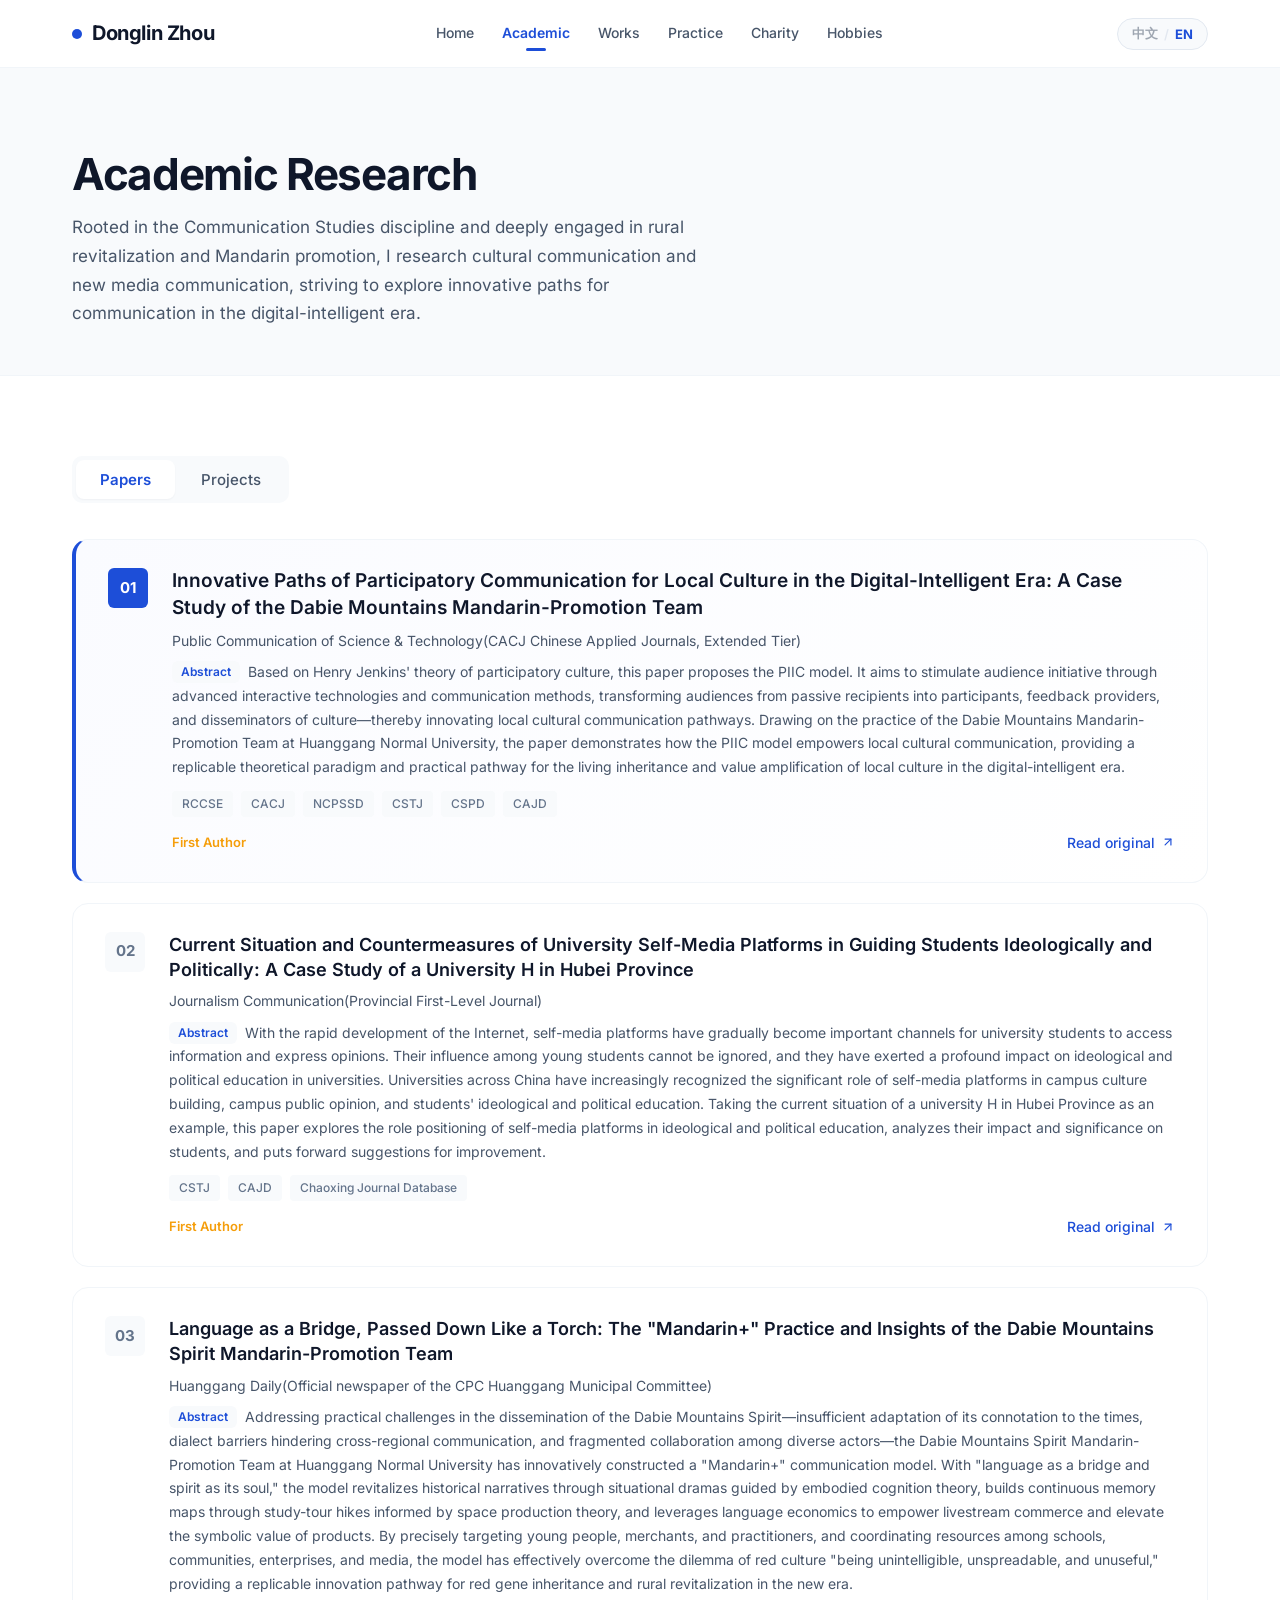
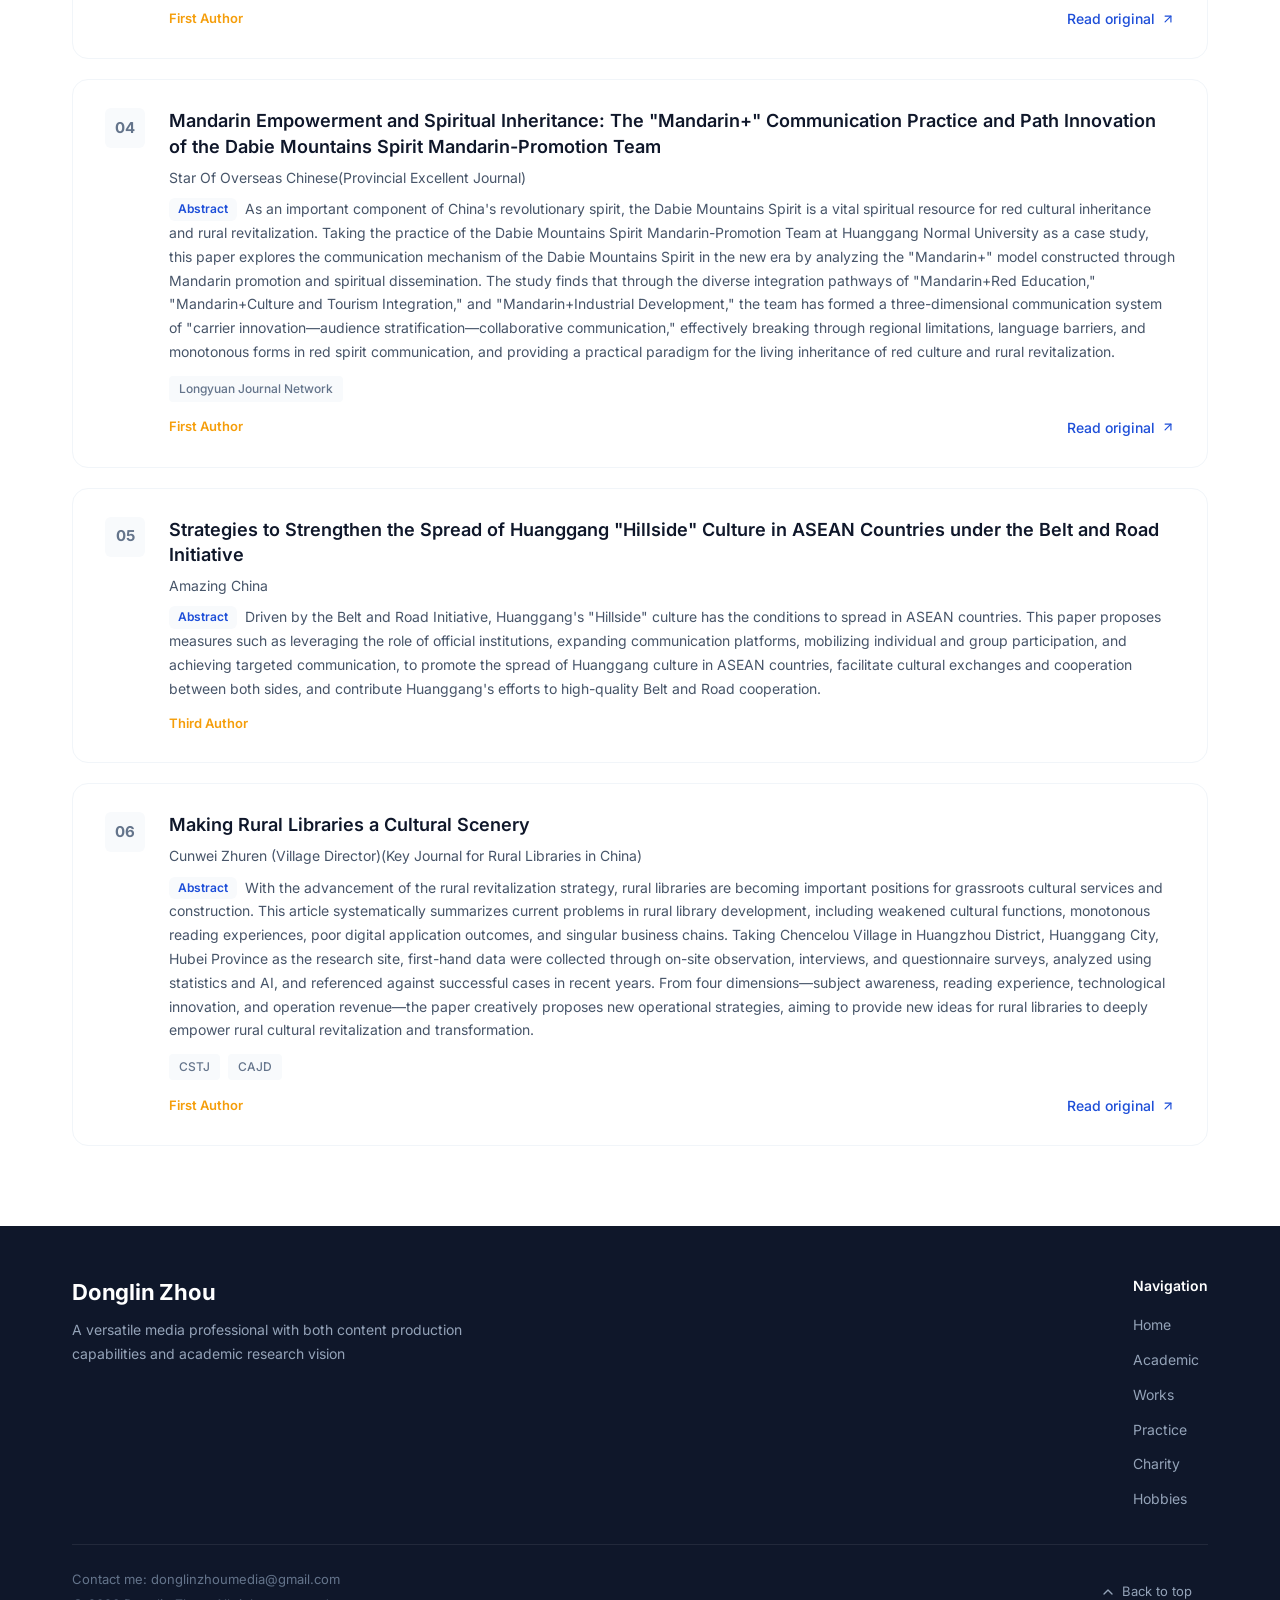
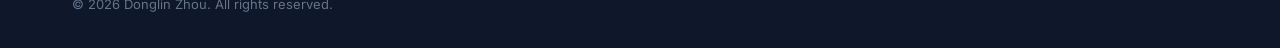
==== commit e3d91ec8: "Fix application-document errors: degree BFA, research center name, journal names - Degree: Bachelor " ====
--- a/academic/index.html
+++ b/academic/index.html
@@ -83,7 +83,7 @@
                 <div class="paper-body">
                   <h3 class="paper-title" data-i18n="academic.paper2.title">高校自媒体平台对学生思政引领的现状及对策分析——以湖北省H高校为例</h3>
                   <div class="paper-journal">
-                    <span data-i18n="academic.paper2.journal1">《新闻传播》</span><span class="paper-journal-en"> Journalism & Communication</span><span data-i18n="academic.paper2.journal2">（省级一级期刊）</span>
+                    <span data-i18n="academic.paper2.journal1">《新闻传播》</span><span class="paper-journal-en"> Journalism Communication</span><span data-i18n="academic.paper2.journal2">（省级一级期刊）</span>
                   </div>
                   <p class="paper-abstract"><span class="abstract-tag" data-i18n="academic.paper1.abstractTag">摘要</span><span data-i18n="academic.paper2.abstract">随着互联网的迅猛发展，自媒体平台逐渐成为高校学生获取信息和表达观点的重要渠道。其在高校广大青年学生群体中的影响力已不容忽视，这对高校学生思想政治教育产生了深远的影响。国内各大高校也逐渐意识到自媒体平台在校园文化建设、校园舆情、学生思想政治教育等方面发挥着重要作用。本文将以湖北省H高校现阶段实际情况为例，探讨自媒体平台在高校学生思想政治教育中的角色定位，分析其对学生的影响与意义，并提出改进建议。</span></p>
                   <div class="paper-meta-row"><span class="paper-db-tag">CSTJ</span><span class="paper-db-tag">CAJD</span><span class="paper-db-tag">Chaoxing Journal Database</span></div>
@@ -149,7 +149,7 @@
                 <div class="paper-body">
                   <h3 class="paper-title" data-i18n="academic.paper6.title">让农家书屋成为文化风景线</h3>
                   <div class="paper-journal">
-                    <span data-i18n="academic.paper6.journal1">《村委主任》</span><span class="paper-journal-en"> CUNWEI ZHUREN (Village Director)</span><span data-i18n="academic.paper6.journal2">（中国农家书屋重点期刊）</span>
+                    <span data-i18n="academic.paper6.journal1">《村委主任》</span><span class="paper-journal-en"> Cunwei Zhuren (Village Director)</span><span data-i18n="academic.paper6.journal2">（中国农家书屋重点期刊）</span>
                   </div>
                   <p class="paper-abstract"><span class="abstract-tag" data-i18n="academic.paper1.abstractTag">摘要</span><span data-i18n="academic.paper6.abstract">随着乡村振兴战略的推进，农家书屋正成为基层文化服务与建设的重要阵地。文章对当下农家书屋发展中存在的文化功能弱化、阅读体验单调、数字化应用效果不佳、业务链单一等问题进行了系统总结，并以湖北省黄冈市黄州区陈策楼村为调查点，通过实地观察、调查访谈、问卷调查收集一手数据，运用统计学、AI进行分析，同时参考近年来成功案例，从主体意识、阅读体验、科技创新、运营创收四方面创造性提出运营新策略，尝试为农家书屋深度赋能乡村文化振兴和转型升级提供新的思路。</span></p>
                   <div class="paper-meta-row"><span class="paper-db-tag">CSTJ</span><span class="paper-db-tag">CAJD</span></div>
